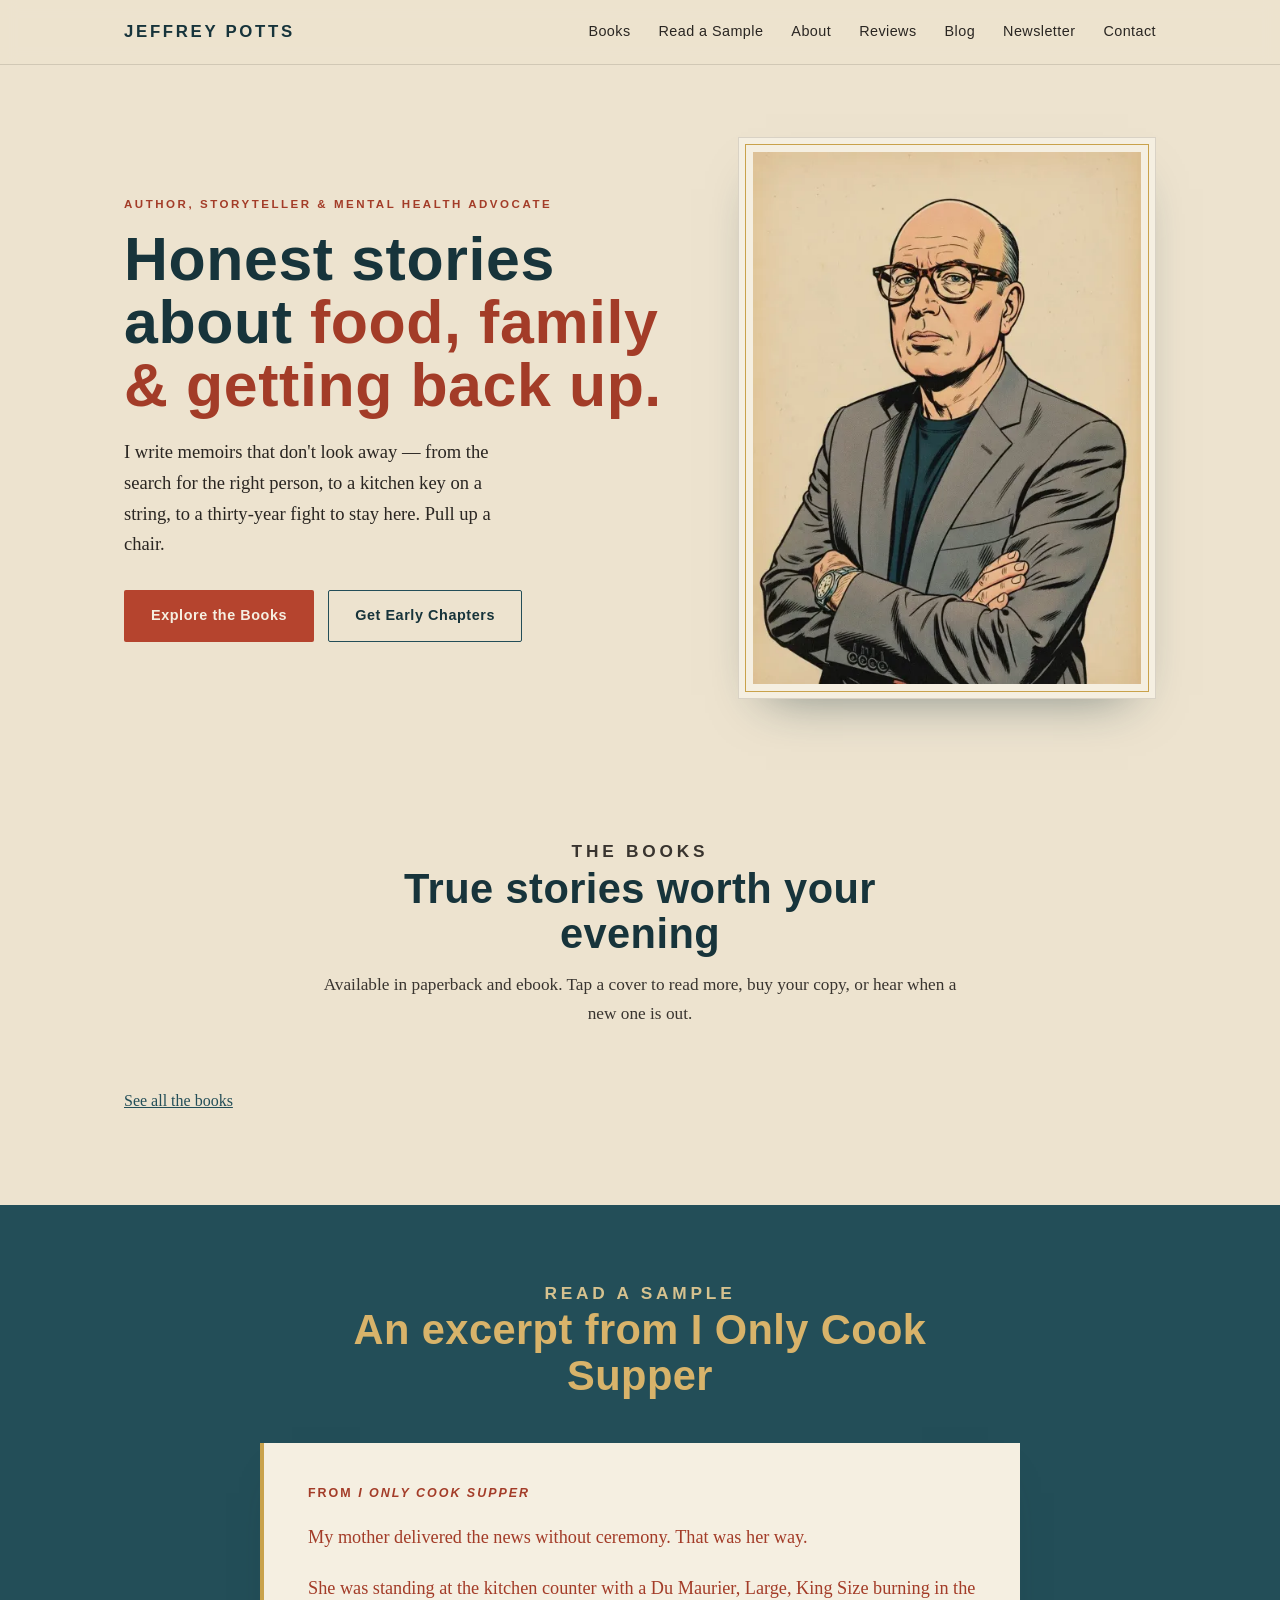
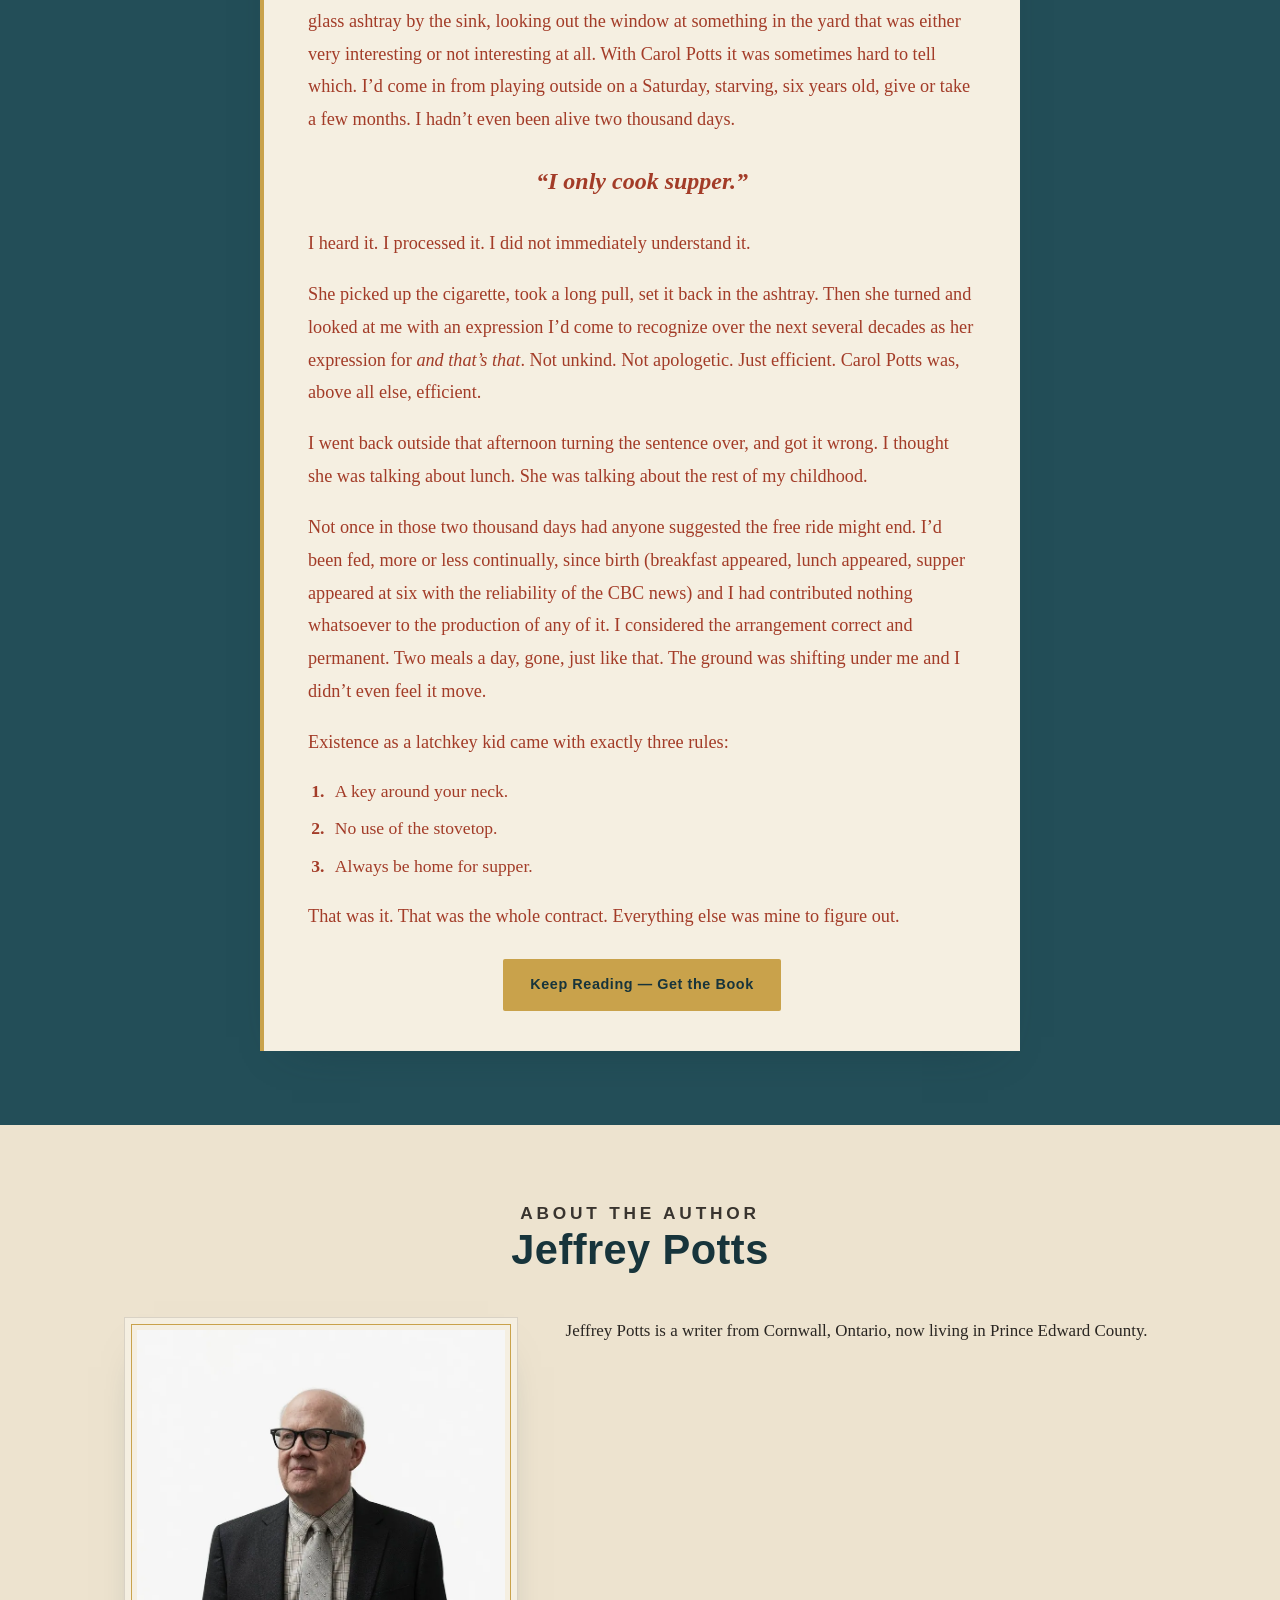
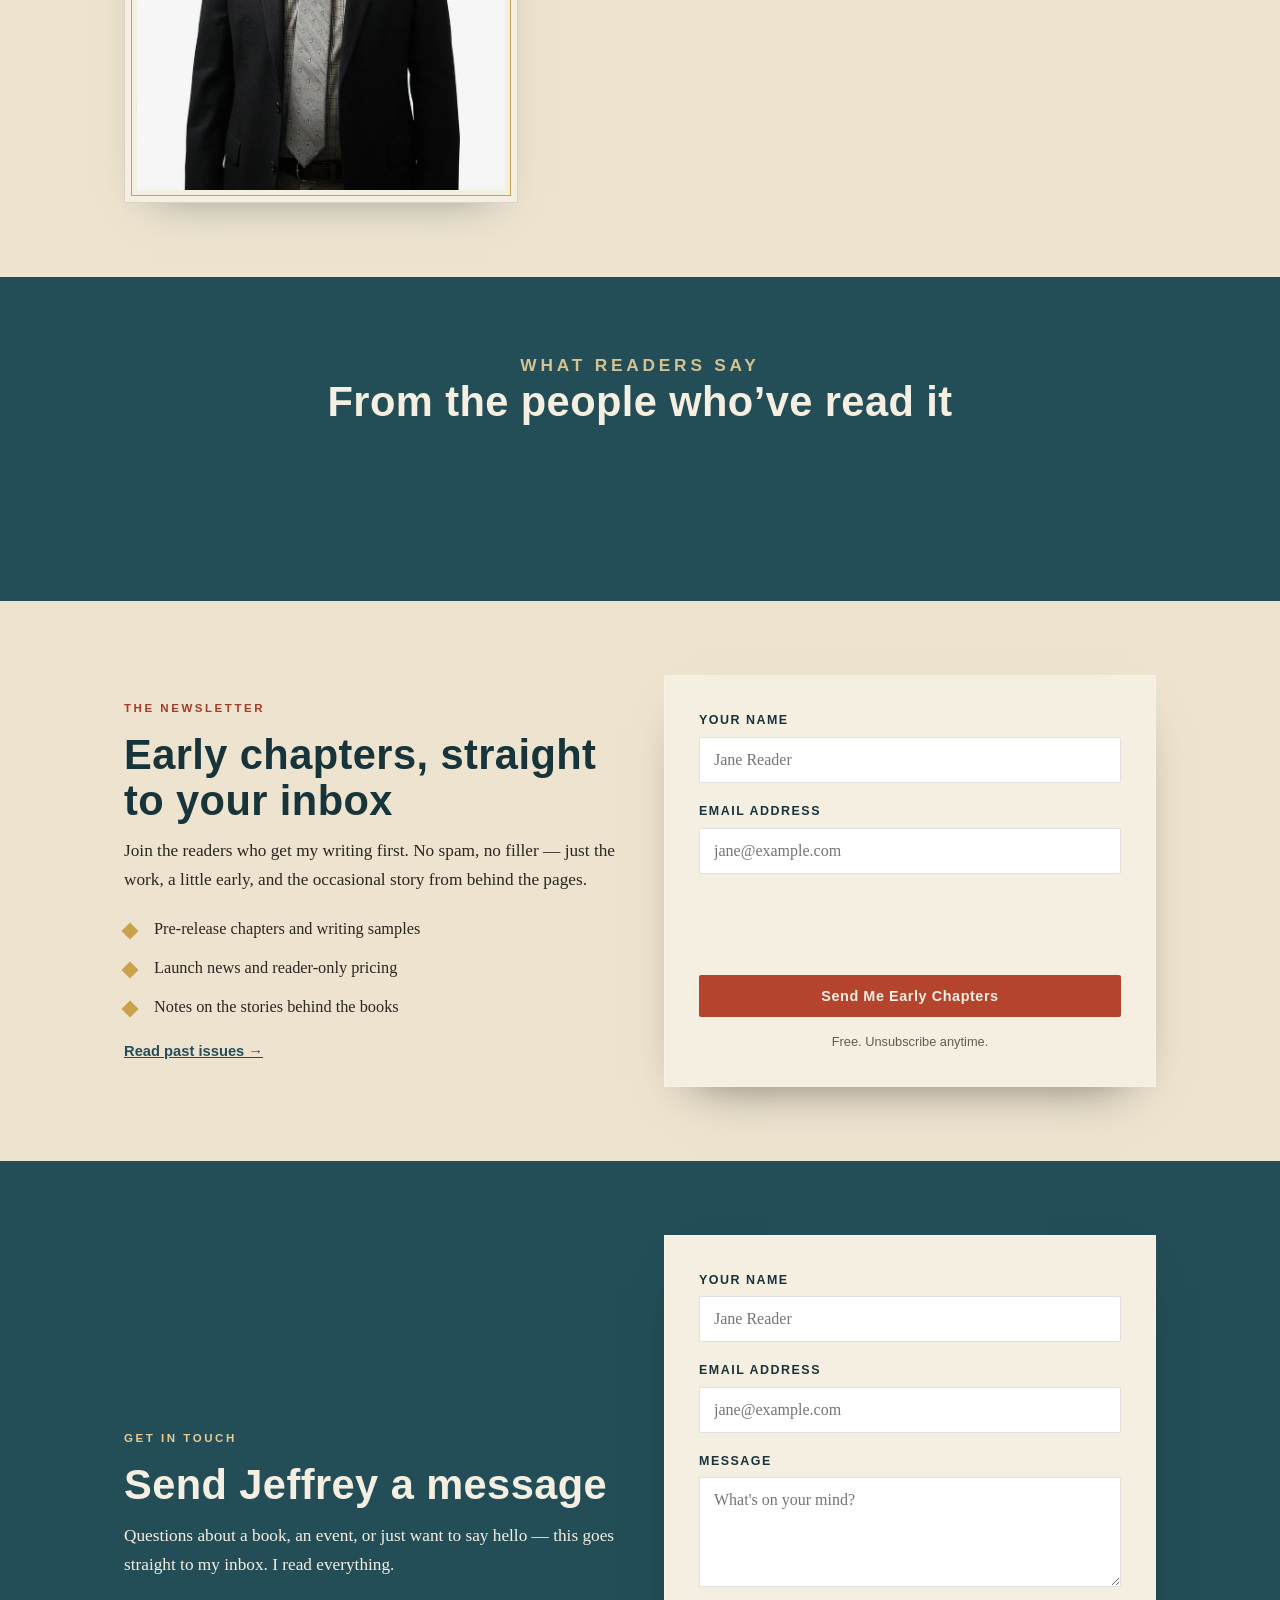
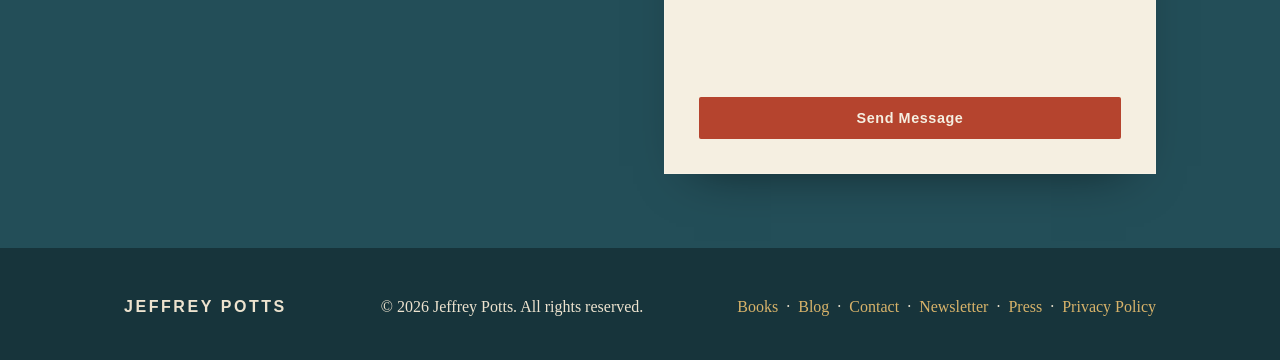
==== index.html @ b62835b3 "Preload the home page portrait, its largest image Co-Authored-By: Claude Opus 5.5 <noreply@anthropic" ====
<!DOCTYPE html>
<html lang="en">
<head>
<meta charset="UTF-8" />
<meta name="viewport" content="width=device-width, initial-scale=1.0" />
<!-- The sign-up and contact forms load Turnstile from here. -->
<link rel="preconnect" href="https://challenges.cloudflare.com" />
<!-- The portrait is the largest thing on screen: fetch it before the long stylesheet is parsed. -->
<link rel="preload" as="image" type="image/webp" imagesrcset="jeffreypotts-480.webp 480w, jeffreypotts-720.webp 720w, jeffreypotts.webp 864w" imagesizes="(max-width: 820px) 320px, 420px" fetchpriority="high" />
<title>Jeffrey Potts — Author of Finding Tina, I Only Cook Supper &amp; Most Days</title>
<link rel="EditURI" type="application/rsd+xml" title="RSD" href="/rsd.xml" />
<meta name="description" content="Jeffrey Potts, author of Finding Tina, I Only Cook Supper, and Most Days. Read a sample, buy the books, and sign up for pre-release writing and the newsletter." />
<link rel="canonical" href="https://jeffreypotts.ca/" />
<link rel="alternate" type="application/rss+xml" title="Jeffrey Potts — Blog" href="/blog/feed.xml" />
<meta property="og:site_name" content="Jeffrey Potts" />
<meta property="og:type" content="website" />
<meta property="og:title" content="Jeffrey Potts — Author of Finding Tina, I Only Cook Supper &amp; Most Days" />
<meta property="og:description" content="Honest stories about food, family &amp; getting back up. Read a sample, buy the books, and sign up for pre-release writing and the newsletter." />
<meta property="og:url" content="https://jeffreypotts.ca/" />
<meta property="og:image" content="https://jeffreypotts.ca/Jeffreypotts.jpg" />
<meta name="twitter:card" content="summary_large_image" />
<script type="application/ld+json">
{"@context":"https://schema.org","@graph":[
{"@type":"Person","@id":"https://jeffreypotts.ca/#jeff","name":"Jeffrey Potts","url":"https://jeffreypotts.ca/","image":"https://jeffreypotts.ca/Jeffreypotts.jpg","jobTitle":"Author"},
{"@type":"WebSite","@id":"https://jeffreypotts.ca/#site","url":"https://jeffreypotts.ca/","name":"Jeffrey Potts","publisher":{"@id":"https://jeffreypotts.ca/#jeff"}},
{"@type":"Book","name":"Eating Stories: Fun Food, Family & Fabulation","author":{"@id":"https://jeffreypotts.ca/#jeff"},"image":"https://jeffreypotts.ca/Books/Eating%20Stories.jpg","url":"https://www.amazon.ca/Eating-Stories-Family-Folklore-Fabulation-ebook/dp/B0CPL1CR5S"},
{"@type":"Book","name":"Curling In Cornwall","author":{"@id":"https://jeffreypotts.ca/#jeff"},"image":"https://jeffreypotts.ca/Books/Curling%20In%20Cornwall.jpg","url":"https://www.amazon.ca/Curling-Cornwall-1784-Early-Years-ebook/dp/B0CW1K8W84"}
]}
</script>
<style>
  /* ============================================================
     COLOUR SCHEME — sampled from Jeffreypotts.jpg
     cream paper, deep teal, warm gold, rust, ink
     ============================================================ */
  :root {
    --cream:      #ede3cf;
    --cream-deep: #e3d6b8;
    --paper:      #f5efe1;
    --teal:       #234e58;
    --teal-dark:  #17343b;
    --gold:       #c9a24b;
    --gold-soft:  #d8b36a;
    --gold-text:  #e6cc94;           /* gold for text on teal: 4.8:1 or better */
    --rust:       #b5442e;
    --ink:        #2a2622;
    --muted:      #625d50;           /* 5.1:1 on cream (WCAG AA) */
    --line:       rgba(42,38,34,0.14);

    /* Roles. Light values are the palette above; dark mode swaps them. */
    --bg:           var(--cream);
    --surface:      var(--paper);
    --surface-deep: var(--cream-deep);
    --heading:      var(--teal-dark);
    --link:         var(--teal);
    --rust-text:    #a33c28;           /* rust for text: 5.1:1 on cream; --rust stays for fills */
    --on-accent:    #f5efe1;           /* text on teal and rust fills */
    --input-bg:     #fff;
    --nav-bg:       rgba(237,227,207,0.92);
    color-scheme: light dark;
  }
  @media (prefers-color-scheme: dark) {
    :root {
      --ink:          #ebe3d3;
      --muted:        #a99f8c;
      --line:         rgba(235,227,211,0.16);
      --bg:           #191714;
      --surface:      #24211d;
      --surface-deep: #2d2924;
      --heading:      #ecdfc4;
      --link:         #8cc4d1;
      --rust-text:    #e58a6e;
      --input-bg:     #1c1a17;
      --nav-bg:       rgba(25,23,20,0.92);
    }
  }

  * { box-sizing: border-box; }

  html { scroll-behavior: smooth; }
  @media (prefers-reduced-motion: reduce) {
    html { scroll-behavior: auto; }
    *, *::before, *::after { transition-duration: 0.01ms !important; animation-duration: 0.01ms !important; animation-iteration-count: 1 !important; }
    .btn:hover { transform: none; }
  }

  .skip-link {
    position: absolute; left: 12px; top: -60px; z-index: 100;
    background: var(--teal-dark); color: var(--on-accent); padding: 10px 16px;
    font-family: 'Helvetica Neue', Arial, sans-serif; font-weight: 700; text-decoration: none;
  }
  .skip-link:focus { top: 12px; }

  body {
    margin: 0;
    font-family: Georgia, 'Times New Roman', serif;
    color: var(--ink);
    background: var(--bg);
    line-height: 1.65;
    -webkit-font-smoothing: antialiased;
  }

  h1, h2, h3, .nav-brand, .btn, .eyebrow {
    font-family: 'Helvetica Neue', Arial, sans-serif;
    letter-spacing: 0.01em;
  }

  a { color: var(--link); }

  .wrap { width: 100%; max-width: 1080px; margin: 0 auto; padding: 0 24px; }

  .eyebrow {
    text-transform: uppercase;
    letter-spacing: 0.22em;
    font-size: 0.72rem;
    font-weight: 700;
    color: var(--rust-text);
    margin: 0 0 14px;
  }

  /* ---------- Nav ---------- */
  header.nav {
    position: sticky; top: 0; z-index: 50;
    background: var(--nav-bg);
    backdrop-filter: blur(8px);
    border-bottom: 1px solid var(--line);
  }
  .nav-inner {
    display: flex; align-items: center; justify-content: space-between;
    height: 64px;
  }
  .nav-brand {
    font-weight: 700; font-size: 1.05rem; letter-spacing: 0.16em;
    text-transform: uppercase; color: var(--heading); text-decoration: none;
  }
  .nav-links { display: flex; gap: 28px; }
  .nav-links a {
    text-decoration: none; color: var(--ink); font-family: 'Helvetica Neue', Arial, sans-serif;
    font-size: 0.9rem; letter-spacing: 0.03em;
  }
  .nav-links a:hover { color: var(--rust-text); }
  @media (max-width: 720px){ .nav-links { display: none; } }

  /* ---------- Buttons ---------- */
  .btn {
    display: inline-block; cursor: pointer; text-decoration: none;
    font-weight: 700; font-size: 0.9rem; letter-spacing: 0.04em;
    padding: 13px 26px; border-radius: 2px; border: 1.5px solid transparent;
    transition: transform .12s ease, background .2s ease, color .2s ease;
  }
  .btn:hover { transform: translateY(-2px); }
  .btn-primary { background: var(--rust); color: var(--on-accent); }
  .btn-primary:hover { background: #9c3826; }
  .btn-teal { background: var(--teal); color: var(--on-accent); }
  .btn-teal:hover { background: var(--teal-dark); }
  .btn-ghost { background: transparent; color: var(--heading); border-color: var(--teal); }
  .btn-ghost:hover { background: var(--teal); color: var(--on-accent); }

  /* ---------- Hero ---------- */
  .hero {
    display: grid; grid-template-columns: 1.15fr 0.85fr; gap: 48px;
    align-items: center; padding: 72px 0 64px;
  }
  .hero h1 {
    font-size: clamp(2.4rem, 5vw, 3.8rem); line-height: 1.04;
    margin: 0 0 20px; font-weight: 800; color: var(--heading);
  }
  .hero h1 span { color: var(--rust-text); }
  .hero p.lead {
    font-size: 1.16rem; color: var(--ink); margin: 0 0 30px; max-width: 42ch;
  }
  .hero-actions { display: flex; gap: 14px; flex-wrap: wrap; }
  .portrait-frame {
    position: relative; padding: 14px; background: var(--surface);
    border: 1px solid var(--line);
    box-shadow: 0 24px 50px -28px rgba(23,52,59,0.55);
  }
  picture { display: block; }
  .portrait-frame img { display: block; width: 100%; height: auto; }
  .portrait-frame::after {
    content: ""; position: absolute; inset: 0;
    border: 1px solid var(--gold); margin: 6px; pointer-events: none;
  }
  @media (max-width: 820px){
    .hero { grid-template-columns: 1fr; gap: 34px; padding: 48px 0; text-align: center; }
    .hero p.lead { margin-left: auto; margin-right: auto; }
    .hero-actions { justify-content: center; }
    .portrait-frame { max-width: 320px; margin: 0 auto; transform: none; }
  }

  /* ---------- Section framing ---------- */
  section { padding: 74px 0; }
  .section-teal { background: var(--teal); color: var(--on-accent); }
  .section-teal .eyebrow { color: var(--gold-text); }
  .section-teal h2 { color: var(--on-accent); }
  .section-head { max-width: 640px; margin: 0 0 44px; }
  .section-head.center { margin-left: auto; margin-right: auto; text-align: center; }
  h2 { font-size: clamp(1.8rem, 3.5vw, 2.6rem); line-height: 1.1; margin: 0 0 14px; color: var(--heading); font-weight: 800; }
  .section-head p { font-size: 1.08rem; color: inherit; opacity: 0.92; margin: 0; }

  /* ---------- Books ---------- */
  .books { display: grid; grid-template-columns: repeat(3, 1fr); gap: 34px; }
  @media (max-width: 860px){ .books { grid-template-columns: 1fr; max-width: 460px; margin: 0 auto; } }
  .book {
    background: var(--surface); border: 1px solid var(--line);
    display: flex; flex-direction: column; overflow: hidden;
    box-shadow: 0 18px 40px -30px rgba(23,52,59,0.6);
  }
  .book-cover { background: var(--surface-deep); padding: 22px 22px 0; position: relative; }
  .badge {
    position: absolute; top: 34px; left: 10px; z-index: 3;
    font-family: 'Helvetica Neue', Arial, sans-serif;
    font-size: 0.68rem; font-weight: 800; text-transform: uppercase; letter-spacing: 0.07em;
    color: var(--on-accent); padding: 7px 13px; border-radius: 2px;
    box-shadow: 0 7px 16px -6px rgba(0,0,0,0.55);
    transform: rotate(-4deg);
  }
  .badge-soon  { background: var(--rust); }
  .badge-2027  { background: var(--teal); }
  .book-cover img {
    display: block; width: 100%; height: auto;
    box-shadow: 0 14px 26px -14px rgba(0,0,0,0.5);
  }
  .book-body { padding: 22px 22px 26px; display: flex; flex-direction: column; flex: 1; }
  .book-body h3 { margin: 0 0 4px; font-size: 1.28rem; color: var(--heading); }
  .book-body h3 a { color: inherit; text-decoration: none; }
  .book-body h3 a:hover, .book-body h3 a:focus-visible { text-decoration: underline; }
  .book-cover > a { display: block; }
  .book-tag { font-size: 0.72rem; text-transform: uppercase; letter-spacing: 0.16em; color: var(--rust-text); font-weight: 700; font-family: 'Helvetica Neue', Arial, sans-serif; margin-bottom: 12px; }
  .book-body p { margin: 0 0 20px; font-size: 0.98rem; color: var(--ink); flex: 1; }
  .book-actions { display: flex; flex-direction: column; gap: 10px; }
  .book-actions .btn { text-align: center; padding: 11px 18px; }

  /* ---------- Sample ---------- */
  .sample-card {
    background: var(--surface); border-left: 4px solid var(--gold);
    padding: 40px 44px; box-shadow: 0 18px 44px -32px rgba(23,52,59,0.6);
    max-width: 760px; margin: 0 auto;
    color: var(--rust-text);
  }
  .sample-card p, .sample-card .rules li, .sample-card em { color: var(--rust-text); }
  .sample-card .from { font-family:'Helvetica Neue',Arial,sans-serif; font-size:0.78rem; text-transform:uppercase; letter-spacing:0.16em; color:var(--rust-text); font-weight:700; margin-bottom:18px; }
  .sample-card p { font-size: 1.14rem; line-height: 1.8; margin: 0 0 18px; }
  .sample-card p:first-letter { }
  .sample-card .dropcap:first-letter {
    float: left; font-size: 3.4rem; line-height: 0.8; padding: 6px 10px 0 0;
    color: var(--rust-text); font-weight: 800; font-family:'Helvetica Neue',Arial,sans-serif;
  }
  .sample-card .spoken { font-style: italic; font-size: 1.5rem; text-align: center; color: var(--rust-text); margin: 24px 0; font-weight: 600; }
  .sample-card .rules { margin: 0 0 18px; padding-left: 1.3em; }
  .sample-card .rules li { font-size: 1.1rem; line-height: 1.7; margin-bottom: 8px; padding-left: 6px; }
  .sample-card .rules li::marker { color: var(--rust-text); font-weight: 700; }
  .sample-foot { margin-top: 26px; text-align: center; }

  /* ---------- About ---------- */
  .about-grid { display: grid; grid-template-columns: 0.8fr 1.2fr; gap: 48px; align-items: start; }
  @media (max-width: 820px){ .about-grid { grid-template-columns: 1fr; gap: 30px; } }
  .about-photo { position: relative; padding: 12px; background: var(--surface); border: 1px solid var(--line); box-shadow: 0 20px 44px -30px rgba(23,52,59,0.55); }
  .about-photo img { display: block; width: 100%; height: auto; }
  .about-photo::after { content: ""; position: absolute; inset: 0; border: 1px solid var(--gold); margin: 6px; pointer-events: none; }
  @media (max-width: 820px){ .about-photo { max-width: 300px; margin: 0 auto; transform: none; } }
  .about-body p { font-size: 1.06rem; margin: 0 0 18px; }
  .about-body p:last-child { margin-bottom: 0; }

  /* ---------- Testimonials ---------- */
  .quotes { display: grid; grid-template-columns: 1fr 1fr; gap: 30px; }
  @media (max-width: 820px){ .quotes { grid-template-columns: 1fr; max-width: 560px; margin: 0 auto; } }
  .quote { background: rgba(245,239,225,0.08); border: 1px solid rgba(216,179,106,0.35); border-left: 4px solid var(--gold); padding: 30px 32px; }
  .quote p { font-size: 1.1rem; line-height: 1.7; font-style: italic; margin: 0 0 16px; }
  .quote .who { font-family:'Helvetica Neue',Arial,sans-serif; font-size: 0.8rem; text-transform: uppercase; letter-spacing: 0.14em; font-weight: 700; color: var(--gold-text); font-style: normal; }
  .quote .who a { color: inherit; }
  .quote .stars { color: var(--gold); letter-spacing: 3px; margin-bottom: 14px; }

  /* ---------- Signup ---------- */
  .signup-grid { display: grid; grid-template-columns: 1fr 1fr; gap: 48px; align-items: center; }
  @media (max-width: 820px){ .signup-grid { grid-template-columns: 1fr; gap: 30px; } }
  .signup-perks { list-style: none; padding: 0; margin: 22px 0 0; }
  .signup-perks li { position: relative; padding-left: 30px; margin-bottom: 12px; font-size: 1.02rem; }
  .signup-archive { margin: 18px 0 0; font-family: 'Helvetica Neue', Arial, sans-serif; font-size: 0.92rem; font-weight: 700; }
  .signup-perks li::before {
    content: ""; position: absolute; left: 0; top: 9px; width: 12px; height: 12px;
    background: var(--gold); transform: rotate(45deg);
  }
  .signup-form {
    background: var(--surface); color: var(--ink); padding: 34px; border: 1px solid rgba(255,255,255,0.15);
    box-shadow: 0 22px 50px -30px rgba(0,0,0,0.6);
  }
  .signup-form label { display: block; font-family:'Helvetica Neue',Arial,sans-serif; font-size: 0.78rem; text-transform: uppercase; letter-spacing: 0.12em; font-weight: 700; color: var(--heading); margin: 0 0 6px; }
  .signup-form input,
  .signup-form textarea {
    width: 100%; padding: 13px 14px; margin-bottom: 18px; font-size: 1rem;
    font-family: Georgia, serif; border: 1px solid var(--line); background: var(--input-bg); color: var(--ink); border-radius: 2px;
  }
  .signup-form textarea { resize: vertical; min-height: 110px; }
  .signup-form input:focus, .signup-form textarea:focus { outline: 2px solid var(--gold); border-color: var(--gold); }
  .signup-form .btn { width: 100%; border: none; }
  .turnstile-slot { min-height: 65px; margin: 4px 0 14px; }
  .hp-field { position: absolute; left: -9999px; width: 1px; height: 1px; overflow: hidden; }
  .form-note { font-size: 0.8rem; color: var(--muted); margin: 14px 0 0; text-align: center; font-family:'Helvetica Neue',Arial,sans-serif; }
  .form-msg { display: none; margin-top: 16px; padding: 14px 16px; border-radius: 2px; font-family:'Helvetica Neue',Arial,sans-serif; font-size: 0.92rem; }
  .form-msg.ok { display: block; background: rgba(35,78,88,0.1); border: 1px solid var(--teal); color: var(--heading); }
  .form-msg.err { display: block; background: rgba(181,68,46,0.1); border: 1px solid var(--rust); color: var(--rust-text); }

  /* ---------- Footer ---------- */
  footer { background: var(--teal-dark); color: var(--cream); padding: 46px 0 40px; }
  .footer-inner { display: flex; justify-content: space-between; align-items: center; flex-wrap: wrap; gap: 18px; }
  .footer-inner a { color: var(--gold-soft); text-decoration: none; }
  .footer-inner .brand { font-family:'Helvetica Neue',Arial,sans-serif; font-weight:700; letter-spacing:0.16em; text-transform:uppercase; }
  .admin-link { font-size: 0.72rem; opacity: 0.55; cursor: pointer; background: none; border: none; color: var(--cream); font-family:'Helvetica Neue',Arial,sans-serif; letter-spacing:0.08em; }
  .admin-link:hover { opacity: 0.95; text-decoration: underline; }
</style>
</head>
<body>
<a class="skip-link" href="#main">Skip to content</a>

<!-- ===================== NAV ===================== -->
<header class="nav">
  <div class="wrap nav-inner">
    <a href="#top" class="nav-brand">Jeffrey Potts</a>
    <nav class="nav-links">
      <a href="#books">Books</a>
      <a href="#sample">Read a Sample</a>
      <a href="#about">About</a>
      <a href="#reviews">Reviews</a>
      <a href="/blog/">Blog</a>
      <a href="#signup">Newsletter</a>
      <a href="#contact">Contact</a>
    </nav>
  </div>
</header>
<main id="main">

<a id="top"></a>

<!-- ===================== HERO ===================== -->
<div class="wrap">
  <div class="hero">
    <div>
      <p class="eyebrow">Author, Storyteller &amp; Mental Health Advocate</p>
      <h1>Honest stories about <span>food, family &amp; getting back up.</span></h1>
      <p class="lead">I write memoirs that don't look away — from the search for the right person, to a kitchen key on a string, to a thirty-year fight to stay here. Pull up a chair.</p>
      <div class="hero-actions">
        <a href="#books" class="btn btn-primary">Explore the Books</a>
        <a href="#signup" class="btn btn-ghost">Get Early Chapters</a>
      </div>
    </div>
    <div class="portrait-frame">
      <picture><source type="image/webp" srcset="jeffreypotts-480.webp 480w, jeffreypotts-720.webp 720w, jeffreypotts.webp 864w" sizes="(max-width: 820px) 320px, 420px" /><img src="Jeffreypotts.jpg" alt="Portrait of author Jeffrey Potts" width="864" height="1184" fetchpriority="high" /></picture>
    </div>
  </div>
</div>

<!-- ===================== BOOKS ===================== -->
<section id="books">
  <div class="wrap">
    <div class="section-head center">
      <p class="eyebrow">The Books</p>
      <h2>True stories worth your evening</h2>
      <p>Available in paperback and ebook. Tap a cover to read more, buy your copy, or hear when a new one is out.</p>
    </div>
    <!-- The book cards are filled in by the Worker from src/lib/books.js. -->
    <div class="books" data-books>
      <p><a href="/books/">See all the books</a></p>
    </div>
  </div>
</section>

<!-- ===================== SAMPLE ===================== -->
<section id="sample" class="section-teal">
  <div class="wrap">
    <div class="section-head center">
      <p class="eyebrow">Read a Sample</p>
      <h2 style="color: var(--gold-soft);">An excerpt from I Only Cook Supper</h2>
    </div>
    <div class="sample-card">
      <div class="from">From <em>I Only Cook Supper</em></div>
      <p>My mother delivered the news without ceremony. That was her way.</p>
      <p>She was standing at the kitchen counter with a Du Maurier, Large, King Size burning in the glass ashtray by the sink, looking out the window at something in the yard that was either very interesting or not interesting at all. With Carol Potts it was sometimes hard to tell which. I&rsquo;d come in from playing outside on a Saturday, starving, six years old, give or take a few months. I hadn&rsquo;t even been alive two thousand days.</p>
      <p class="spoken">&ldquo;I only cook supper.&rdquo;</p>
      <p>I heard it. I processed it. I did not immediately understand it.</p>
      <p>She picked up the cigarette, took a long pull, set it back in the ashtray. Then she turned and looked at me with an expression I&rsquo;d come to recognize over the next several decades as her expression for <em>and that&rsquo;s that</em>. Not unkind. Not apologetic. Just efficient. Carol Potts was, above all else, efficient.</p>
      <p>I went back outside that afternoon turning the sentence over, and got it wrong. I thought she was talking about lunch. She was talking about the rest of my childhood.</p>
      <p>Not once in those two thousand days had anyone suggested the free ride might end. I&rsquo;d been fed, more or less continually, since birth (breakfast appeared, lunch appeared, supper appeared at six with the reliability of the CBC news) and I had contributed nothing whatsoever to the production of any of it. I considered the arrangement correct and permanent. Two meals a day, gone, just like that. The ground was shifting under me and I didn&rsquo;t even feel it move.</p>
      <p>Existence as a latchkey kid came with exactly three rules:</p>
      <ol class="rules">
        <li>A key around your neck.</li>
        <li>No use of the stovetop.</li>
        <li>Always be home for supper.</li>
      </ol>
      <p>That was it. That was the whole contract. Everything else was mine to figure out.</p>
      <div class="sample-foot">
        <a class="btn btn-teal" style="background:var(--gold);color:var(--teal-dark);" href="#books">Keep Reading — Get the Book</a>
      </div>
    </div>
  </div>
</section>

<!-- ===================== ABOUT ===================== -->
<section id="about">
  <div class="wrap">
    <div class="section-head center">
      <p class="eyebrow">About the Author</p>
      <h2>Jeffrey Potts</h2>
    </div>
    <div class="about-grid">
      <div class="about-photo">
        <picture><source type="image/webp" srcset="Headshots/jeff-potts-headshot.webp" /><img src="Headshots/Jeff_Potts_3_crop.jpg" alt="Photograph of Jeffrey Potts" width="799" height="999" loading="lazy" decoding="async" /></picture>
      </div>
      <!-- Filled in by the Worker from src/data/press.json (longBio). -->
      <div class="about-body" data-bio>
        <p>Jeffrey Potts is a writer from Cornwall, Ontario, now living in Prince Edward County.</p>
      </div>
    </div>
  </div>
</section>

<!-- ===================== REVIEWS ===================== -->
<section id="reviews" class="section-teal">
  <div class="wrap">
    <div class="section-head center">
      <p class="eyebrow">What Readers Say</p>
      <h2>From the people who&rsquo;ve read it</h2>
    </div>
    <!-- Filled in by the Worker from the reviews in src/lib/books.js. -->
    <div class="quotes" data-reviews>
      <p><a href="/books/eating-stories">Read the reviews</a></p>
    </div>
  </div>
</section>

<!-- ===================== SIGNUP ===================== -->
<section id="signup">
  <div class="wrap">
    <div class="signup-grid">
      <div>
        <p class="eyebrow">The Newsletter</p>
        <h2>Early chapters, straight to your inbox</h2>
        <p style="font-size:1.08rem;color:var(--ink);margin:0;">Join the readers who get my writing first. No spam, no filler — just the work, a little early, and the occasional story from behind the pages.</p>
        <ul class="signup-perks">
          <li>Pre-release chapters and writing samples</li>
          <li>Launch news and reader-only pricing</li>
          <li>Notes on the stories behind the books</li>
        </ul>
        <p class="signup-archive"><a href="/newsletter">Read past issues &rarr;</a></p>
      </div>

      <form class="signup-form" id="signupForm" novalidate>
        <label for="name">Your name</label>
        <input type="text" id="name" name="name" placeholder="Jane Reader" autocomplete="name" required />

        <label for="email">Email address</label>
        <input type="email" id="email" name="email" placeholder="jane@example.com" autocomplete="email" required />

        <div class="turnstile-slot" id="signupTurnstile"></div>
        <button type="submit" class="btn btn-primary">Send Me Early Chapters</button>
        <p class="form-note">Free. Unsubscribe anytime.</p>
        <div class="form-msg" id="formMsg" role="status" aria-live="polite"></div>
      </form>
    </div>
  </div>
</section>

<!-- ===================== CONTACT ===================== -->
<section id="contact" class="section-teal">
  <div class="wrap">
    <div class="signup-grid">
      <div>
        <p class="eyebrow">Get In Touch</p>
        <h2>Send Jeffrey a message</h2>
        <p style="font-size:1.08rem;margin:0;">Questions about a book, an event, or just want to say hello — this goes straight to my inbox. I read everything.</p>
      </div>

      <form class="signup-form" id="contactForm" novalidate>
        <label for="cname">Your name</label>
        <input type="text" id="cname" name="name" placeholder="Jane Reader" autocomplete="name" required />

        <label for="cemail">Email address</label>
        <input type="email" id="cemail" name="email" placeholder="jane@example.com" autocomplete="email" required />

        <label for="cmessage">Message</label>
        <textarea id="cmessage" name="message" placeholder="What's on your mind?" required></textarea>

        <div class="hp-field" aria-hidden="true">
          <label for="cwebsite">Website</label>
          <input type="text" id="cwebsite" name="website" tabindex="-1" autocomplete="off" />
        </div>

        <div class="turnstile-slot" id="contactTurnstile"></div>
        <button type="submit" class="btn btn-primary">Send Message</button>
        <div class="form-msg" id="contactMsg" role="status" aria-live="polite"></div>
      </form>
    </div>
  </div>
</section>

<!-- ===================== FOOTER ===================== -->
</main>
<footer>
  <div class="wrap footer-inner">
    <span class="brand">Jeffrey Potts</span>
    <span>&copy; <span id="year"></span> Jeffrey Potts. All rights reserved.</span>
    <span class="footer-links"><a href="#books">Books</a> &nbsp;·&nbsp; <a href="/blog/">Blog</a> &nbsp;·&nbsp; <a href="#contact">Contact</a> &nbsp;·&nbsp; <a href="#signup">Newsletter</a> &nbsp;·&nbsp; <a href="/press">Press</a> &nbsp;·&nbsp; <a href="privacy.html">Privacy Policy</a></span>
  </div>
</footer>

<script>
/* ============================================================
   SIGNUP HANDLING
   ------------------------------------------------------------
   The form posts to the Cloudflare Pages Function at
   /api/subscribe, which stores the subscriber in a D1 database
   (with a server-side duplicate check) and sends the welcome
   email via Resend. One-time setup: see SETUP.md.
   ============================================================ */

  // ---- TURNSTILE ---------------------------------------------
  // One widget per form, rendered explicitly so each can be reset
  // after a submission: a token only works once. The server checks
  // it (src/lib/turnstile.js) before doing anything else.
  var TURNSTILE_SITEKEY = '0x4AAAAAAFTX-6k4xMYiEYy3';
  var turnstileIds = {};

  window.onTurnstileLoad = function () {
    turnstileIds.subscribe = window.turnstile.render('#signupTurnstile', { sitekey: TURNSTILE_SITEKEY, action: 'subscribe' });
    turnstileIds.contact = window.turnstile.render('#contactTurnstile', { sitekey: TURNSTILE_SITEKEY, action: 'contact' });
  };

  function turnstileToken(action) {
    return (window.turnstile && turnstileIds[action] !== undefined)
      ? window.turnstile.getResponse(turnstileIds[action]) || ''
      : '';
  }

  function turnstileReset(action) {
    if (window.turnstile && turnstileIds[action] !== undefined) window.turnstile.reset(turnstileIds[action]);
  }

  var NOT_VERIFIED = 'Please complete the “Verify you are human” check above the button, then try again.';

  var form = document.getElementById('signupForm');
  var msg  = document.getElementById('formMsg');

  form.addEventListener('submit', function (e) {
    e.preventDefault();
    var name  = document.getElementById('name').value.trim();
    var email = document.getElementById('email').value.trim();
    var emailOk = /^[^\s@]+@[^\s@]+\.[^\s@]+$/.test(email);

    if (!name || !emailOk) {
      msg.className = 'form-msg err';
      msg.textContent = !name
        ? 'Please add your name so I know who I’m writing to.'
        : 'That email doesn’t look right — mind checking it?';
      return;
    }

    var token = turnstileToken('subscribe');
    if (!token) {
      msg.className = 'form-msg err';
      msg.textContent = NOT_VERIFIED;
      return;
    }

    var first = name.split(/\s+/)[0] || 'friend';
    var btn = form.querySelector('button[type=submit]');
    btn.disabled = true; btn.textContent = 'Sending…';

    fetch('/api/subscribe', {
      method: 'POST',
      headers: { 'Content-Type': 'application/json', 'Accept': 'application/json' },
      body: JSON.stringify({ name: name, email: email, 'cf-turnstile-response': token })
    }).then(function (r) {
      return r.json().catch(function () { return {}; }).then(function (data) {
        return { status: r.status, data: data };
      });
    }).then(function (res) {
      if (res.status === 202) {
        msg.className = 'form-msg ok';
        msg.textContent = 'Almost there, ' + first + ' — check your inbox for an email from me and click the link to confirm. ' +
          '(If it isn’t there in a minute, look in spam.)';
        form.reset();
      } else if (res.status === 200 || res.status === 201) {
        msg.className = 'form-msg ok';
        msg.textContent = 'Welcome aboard, ' + first + ' — you’re on the list! ' +
          'Check your inbox for a welcome note. Thanks for reading. — Jeffrey';
        form.reset();
      } else if (res.status === 409) {
        msg.className = 'form-msg err';
        msg.textContent = 'Looks like ' + email + ' is already on the list — you’re all set. Thanks!';
      } else {
        var err = new Error('request failed');
        // 403 (bot check) and 429 (too many tries) carry a message worth showing.
        if ((res.status === 403 || res.status === 429) && res.data && res.data.error) err.userMessage = res.data.error;
        throw err;
      }
    }).catch(function (err) {
      msg.className = 'form-msg err';
      msg.textContent = (err && err.userMessage) || 'Something went wrong sending that. Please try again in a moment.';
    }).then(function () {
      btn.disabled = false; btn.textContent = 'Send Me Early Chapters';
      turnstileReset('subscribe');
    });
  });

  // ---- CONTACT FORM ------------------------------------------
  // Posts to /api/contact, which emails the message via Resend.
  var cForm = document.getElementById('contactForm');
  var cMsg  = document.getElementById('contactMsg');

  cForm.addEventListener('submit', function (e) {
    e.preventDefault();
    var name    = document.getElementById('cname').value.trim();
    var email   = document.getElementById('cemail').value.trim();
    var message = document.getElementById('cmessage').value.trim();
    var website = document.getElementById('cwebsite').value.trim(); // honeypot
    var emailOk = /^[^\s@]+@[^\s@]+\.[^\s@]+$/.test(email);

    if (!name || !emailOk || !message) {
      cMsg.className = 'form-msg err';
      cMsg.textContent = !name
        ? 'Please add your name so I know who I’m writing to.'
        : !emailOk
          ? 'That email doesn’t look right — mind checking it?'
          : 'Please add a message.';
      return;
    }

    var cToken = turnstileToken('contact');
    if (!cToken) {
      cMsg.className = 'form-msg err';
      cMsg.textContent = NOT_VERIFIED;
      return;
    }

    var cBtn = cForm.querySelector('button[type=submit]');
    cBtn.disabled = true; cBtn.textContent = 'Sending…';

    fetch('/api/contact', {
      method: 'POST',
      headers: { 'Content-Type': 'application/json', 'Accept': 'application/json' },
      body: JSON.stringify({ name: name, email: email, message: message, website: website, 'cf-turnstile-response': cToken })
    }).then(function (r) {
      return r.json().catch(function () { return {}; }).then(function (data) {
        return { status: r.status, data: data };
      });
    }).then(function (res) {
      if (res.status === 200 || res.status === 201) {
        cMsg.className = 'form-msg ok';
        cMsg.textContent = 'Thanks, ' + name.split(/\s+/)[0] + ' — your message is on its way. Jeffrey will get back to you soon.';
        cForm.reset();
      } else {
        var err = new Error('request failed');
        // 403 (bot check) and 429 (too many tries) carry a message worth showing.
        if ((res.status === 403 || res.status === 429) && res.data && res.data.error) err.userMessage = res.data.error;
        throw err;
      }
    }).catch(function (err) {
      cMsg.className = 'form-msg err';
      cMsg.textContent = (err && err.userMessage) || 'Something went wrong sending that. Please try again in a moment.';
    }).then(function () {
      cBtn.disabled = false; cBtn.textContent = 'Send Message';
      turnstileReset('contact');
    });
  });

  document.getElementById('year').textContent = new Date().getFullYear();
</script>
<script src="/amazon-links.js" defer></script>
<script src="https://challenges.cloudflare.com/turnstile/v0/api.js?onload=onTurnstileLoad&render=explicit" async defer></script>
</body>
</html>
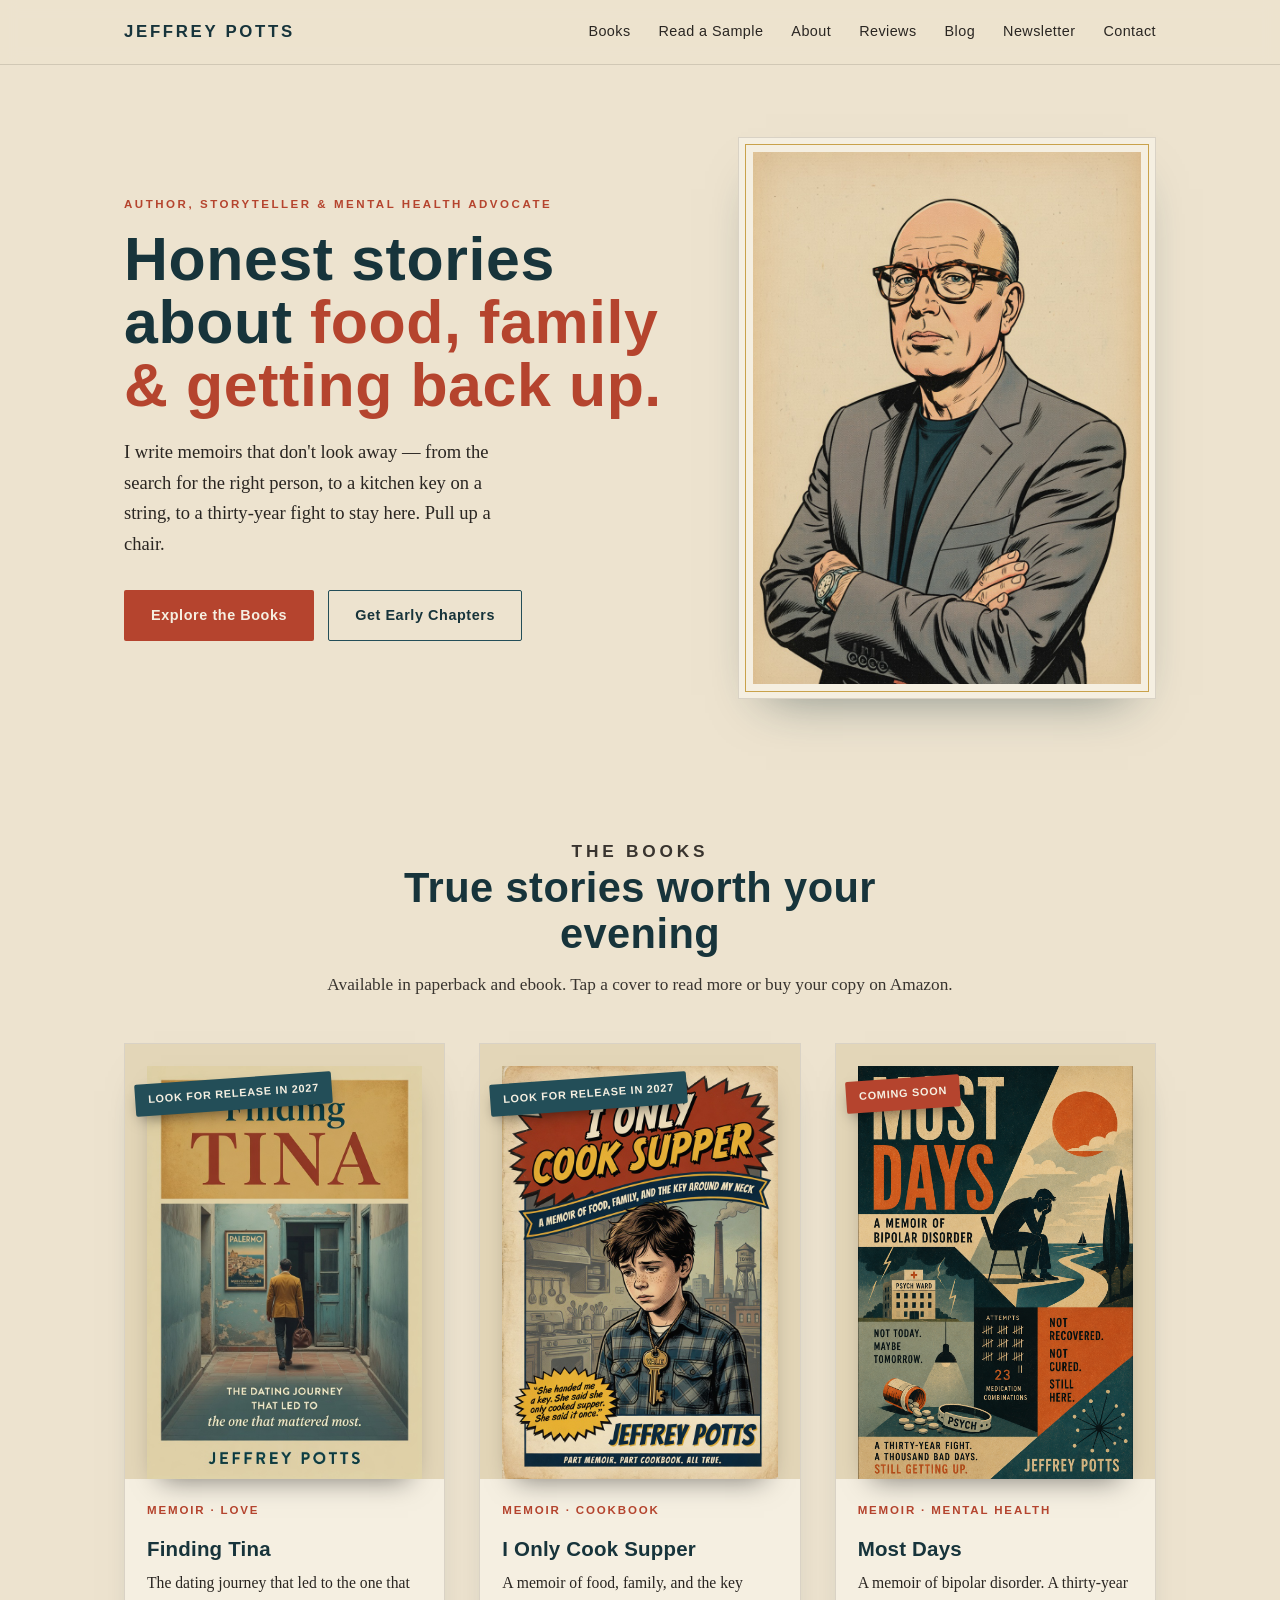
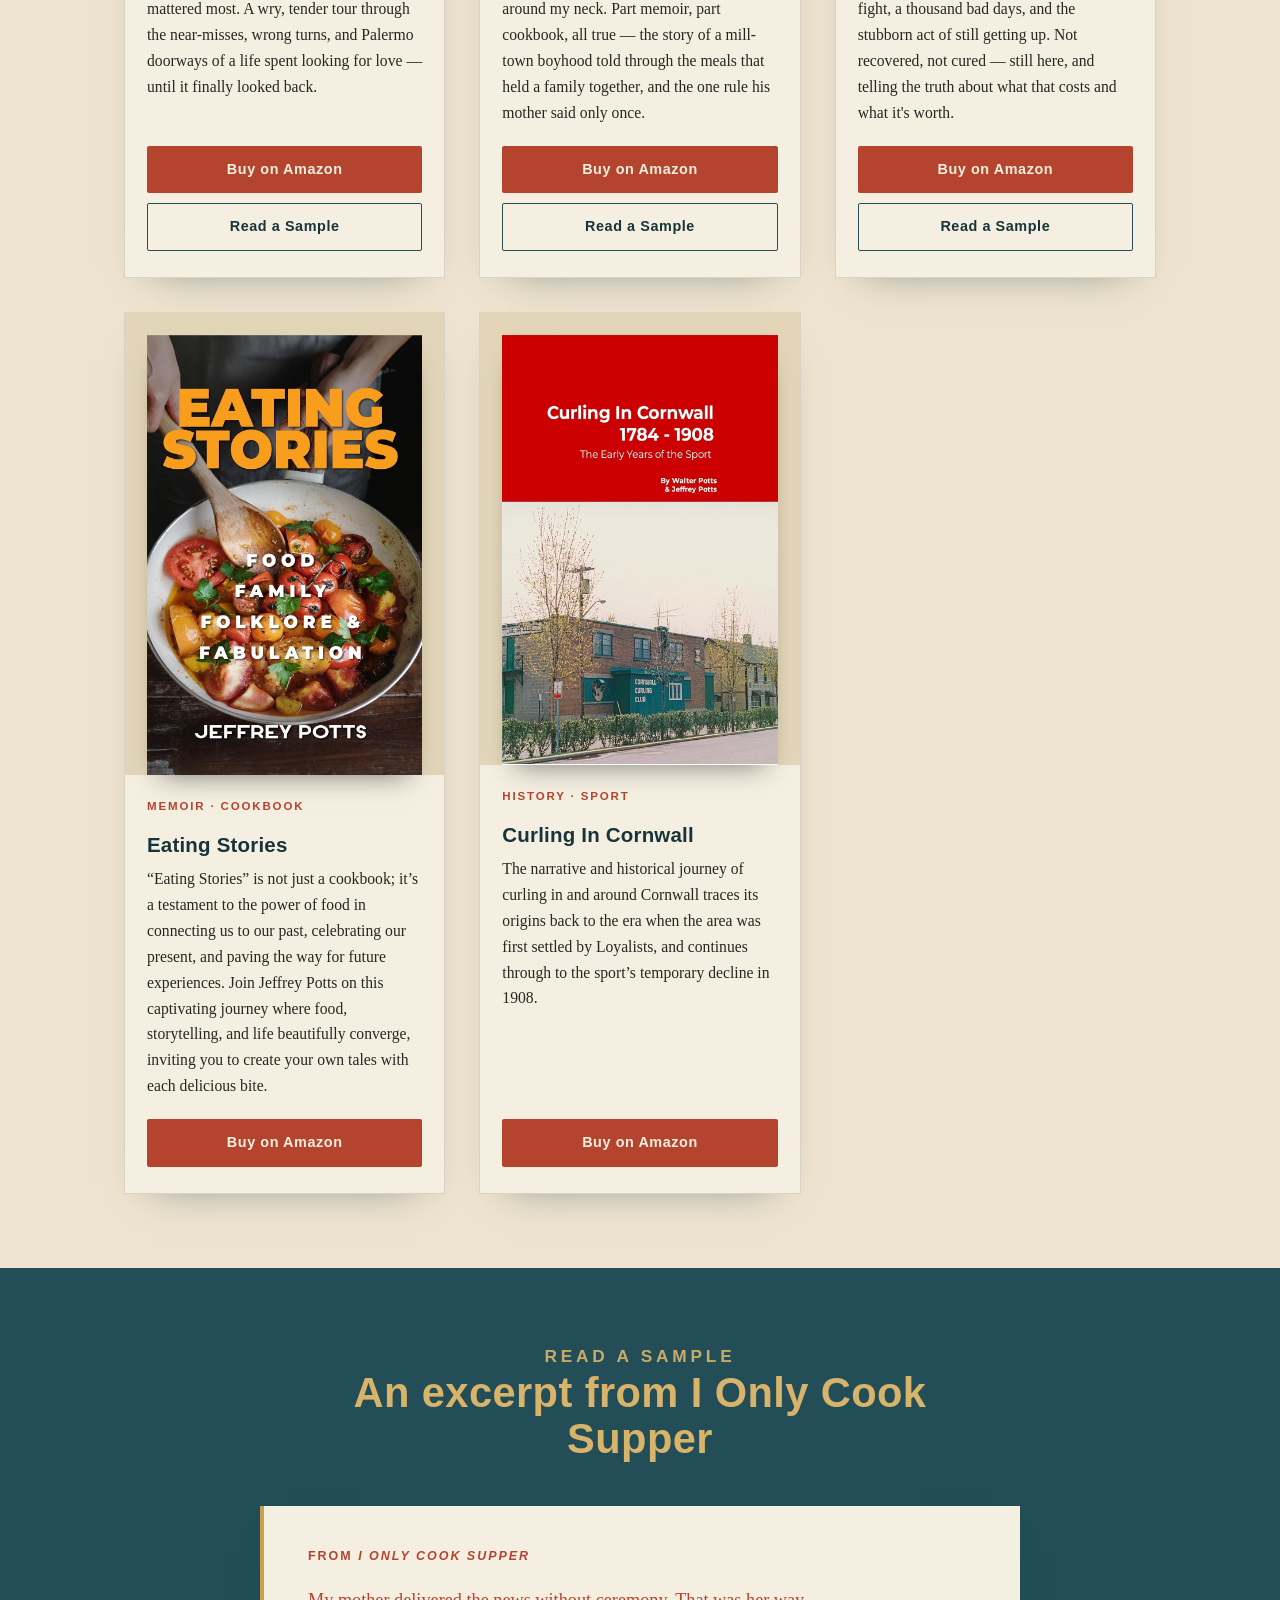
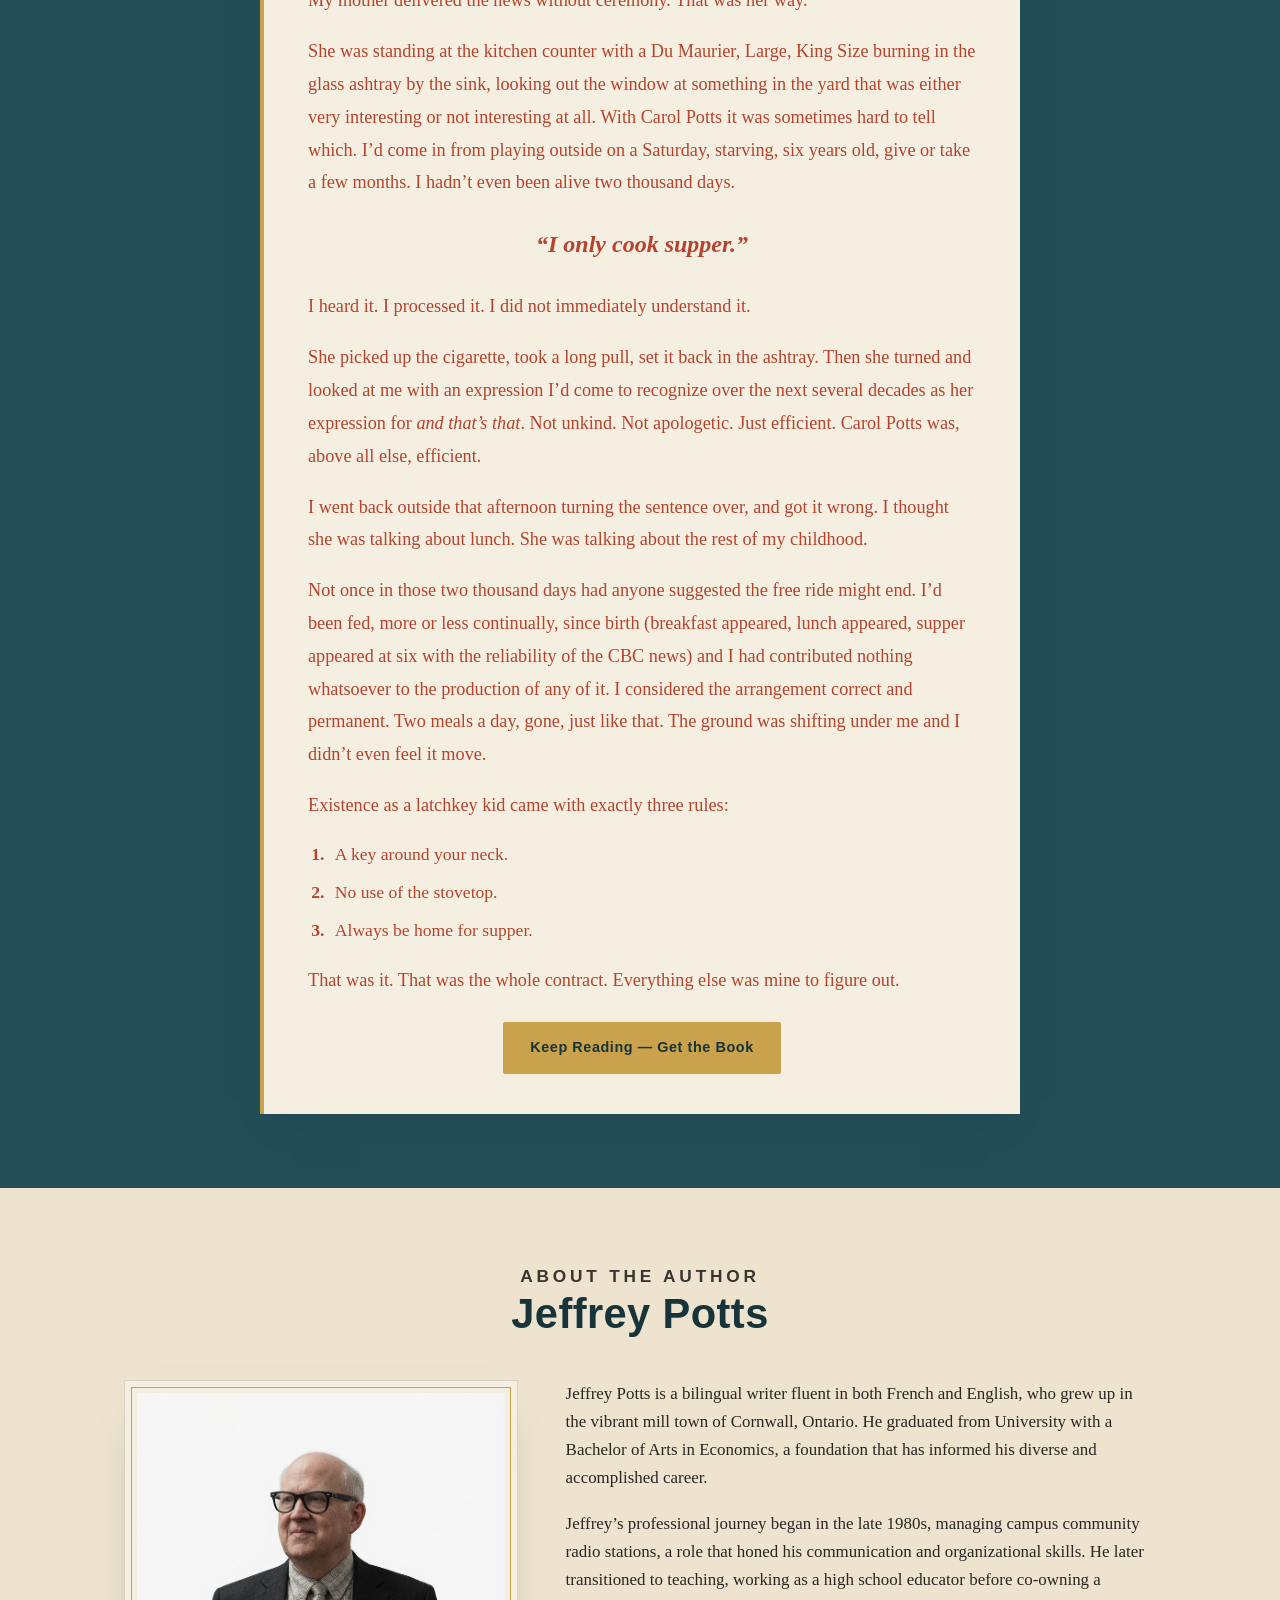
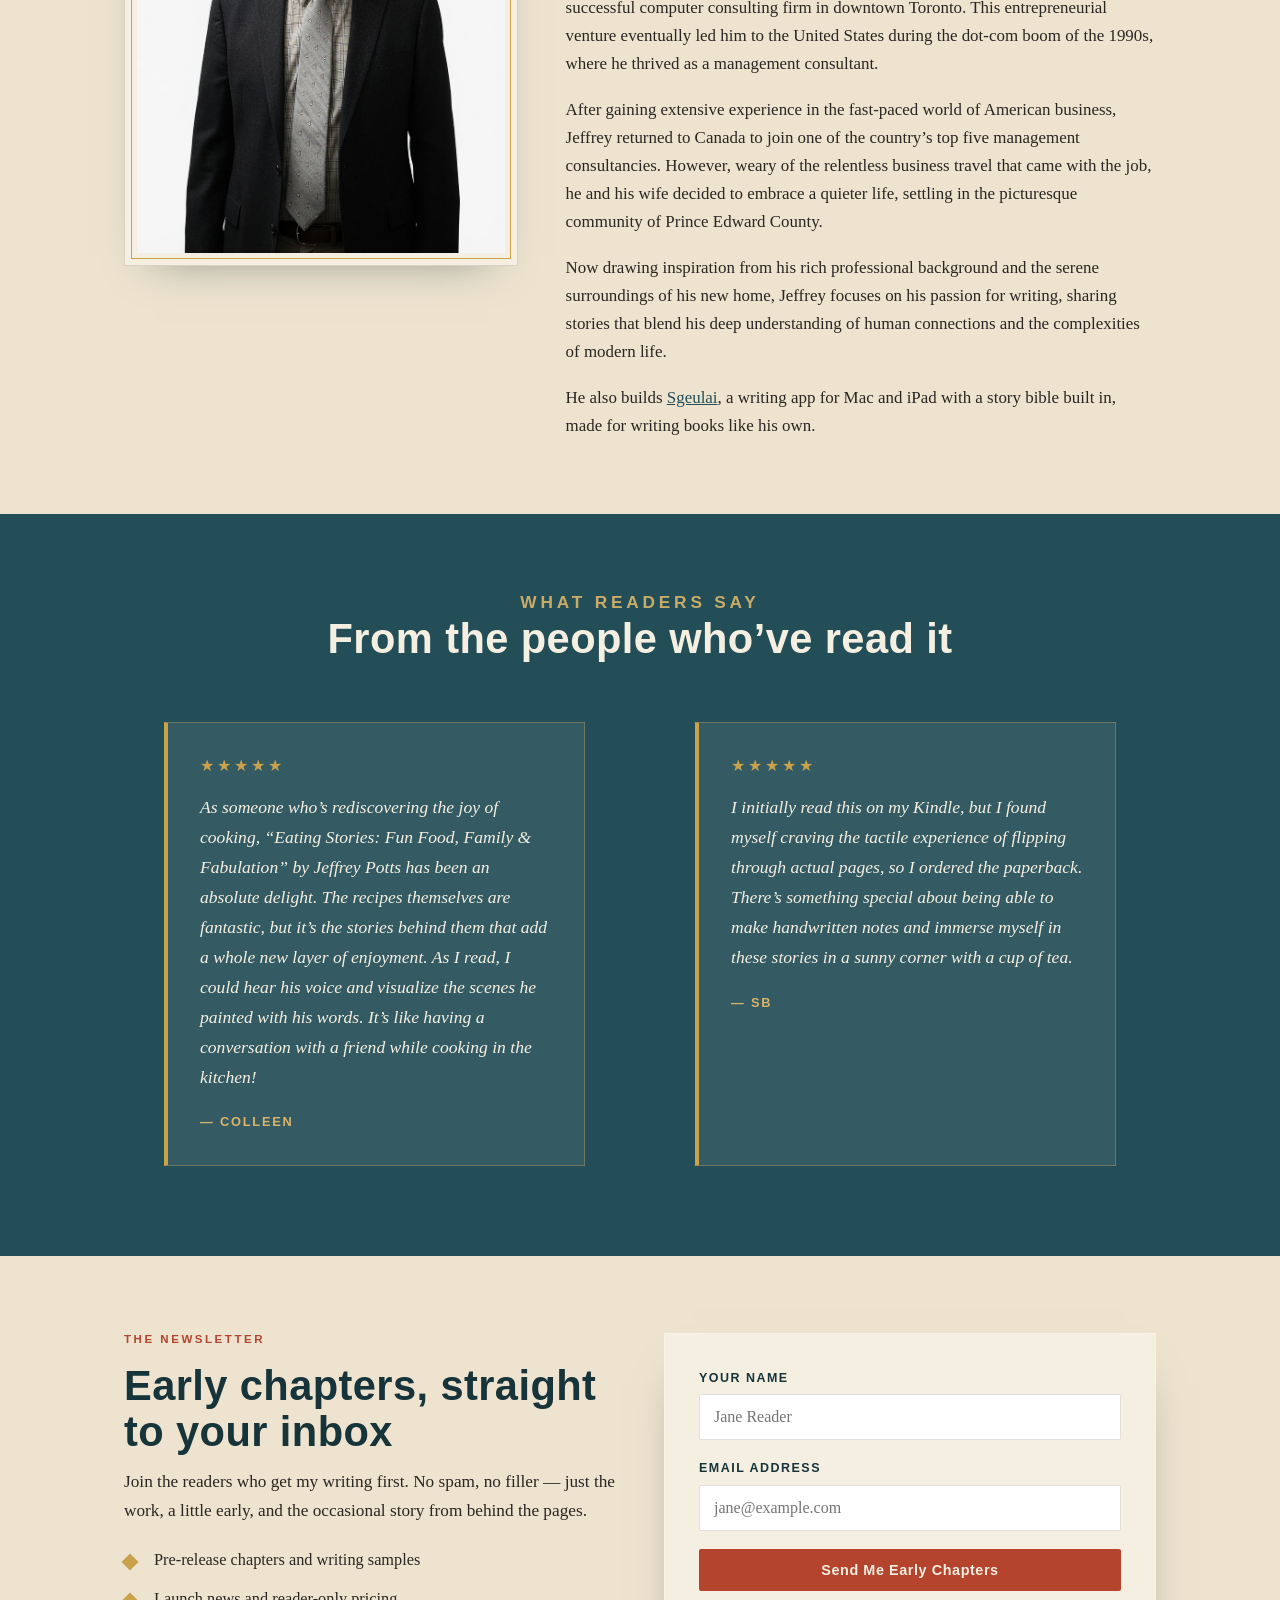
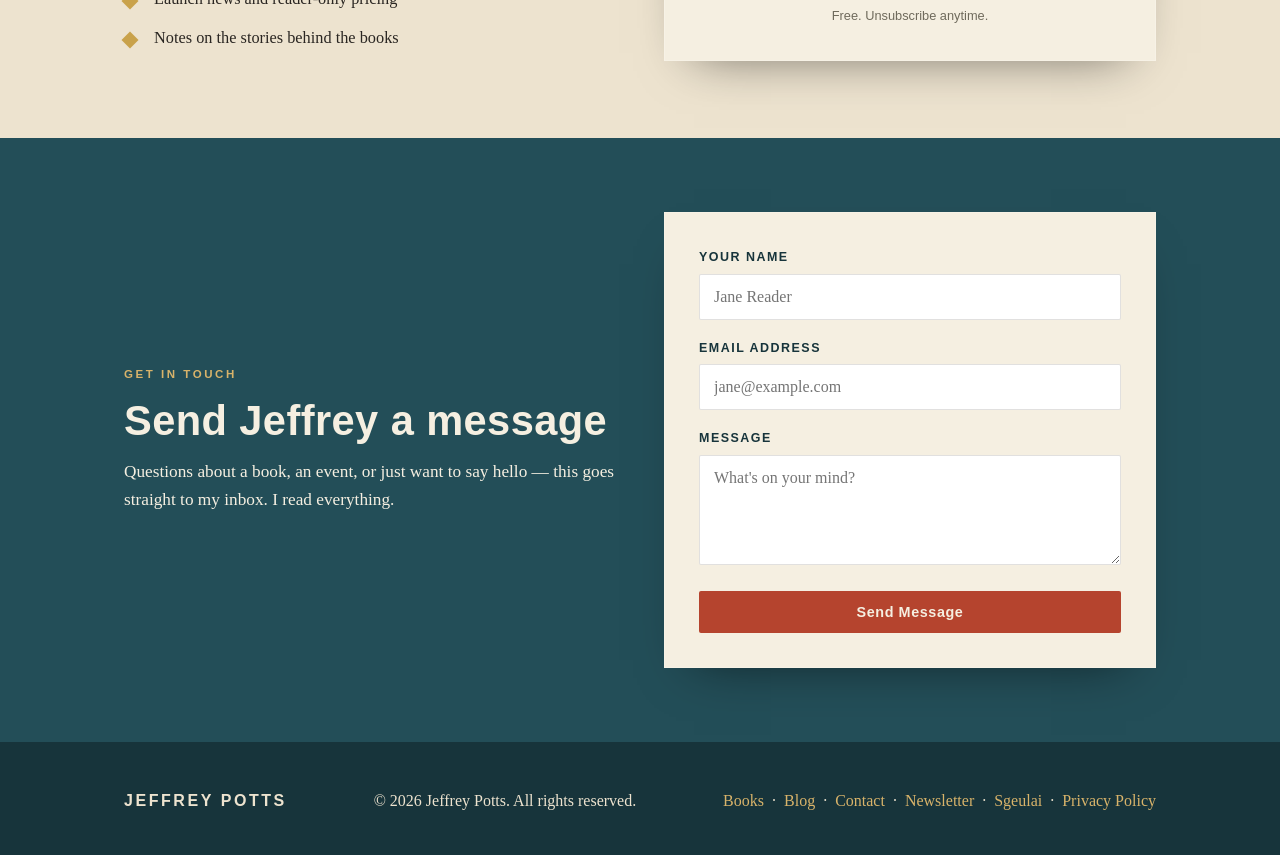
==== commit 1551f51b: "Link to Sgeulai from the bio and the footer Co-Authored-By: Claude Opus 5.5 <noreply@anthropic.com>" ====
--- a/index.html
+++ b/index.html
@@ -3,30 +3,8 @@
 <head>
 <meta charset="UTF-8" />
 <meta name="viewport" content="width=device-width, initial-scale=1.0" />
-<!-- The sign-up and contact forms load Turnstile from here. -->
-<link rel="preconnect" href="https://challenges.cloudflare.com" />
-<!-- The portrait is the largest thing on screen: fetch it before the long stylesheet is parsed. -->
-<link rel="preload" as="image" type="image/webp" imagesrcset="jeffreypotts-480.webp 480w, jeffreypotts-720.webp 720w, jeffreypotts.webp 864w" imagesizes="(max-width: 820px) 320px, 420px" fetchpriority="high" />
-<title>Jeffrey Potts — Author of Finding Tina, I Only Cook Supper &amp; Most Days</title>
-<link rel="EditURI" type="application/rsd+xml" title="RSD" href="/rsd.xml" />
+<title>Jeffrey Potts — Writer</title>
 <meta name="description" content="Jeffrey Potts, author of Finding Tina, I Only Cook Supper, and Most Days. Read a sample, buy the books, and sign up for pre-release writing and the newsletter." />
-<link rel="canonical" href="https://jeffreypotts.ca/" />
-<link rel="alternate" type="application/rss+xml" title="Jeffrey Potts — Blog" href="/blog/feed.xml" />
-<meta property="og:site_name" content="Jeffrey Potts" />
-<meta property="og:type" content="website" />
-<meta property="og:title" content="Jeffrey Potts — Author of Finding Tina, I Only Cook Supper &amp; Most Days" />
-<meta property="og:description" content="Honest stories about food, family &amp; getting back up. Read a sample, buy the books, and sign up for pre-release writing and the newsletter." />
-<meta property="og:url" content="https://jeffreypotts.ca/" />
-<meta property="og:image" content="https://jeffreypotts.ca/Jeffreypotts.jpg" />
-<meta name="twitter:card" content="summary_large_image" />
-<script type="application/ld+json">
-{"@context":"https://schema.org","@graph":[
-{"@type":"Person","@id":"https://jeffreypotts.ca/#jeff","name":"Jeffrey Potts","url":"https://jeffreypotts.ca/","image":"https://jeffreypotts.ca/Jeffreypotts.jpg","jobTitle":"Author"},
-{"@type":"WebSite","@id":"https://jeffreypotts.ca/#site","url":"https://jeffreypotts.ca/","name":"Jeffrey Potts","publisher":{"@id":"https://jeffreypotts.ca/#jeff"}},
-{"@type":"Book","name":"Eating Stories: Fun Food, Family & Fabulation","author":{"@id":"https://jeffreypotts.ca/#jeff"},"image":"https://jeffreypotts.ca/Books/Eating%20Stories.jpg","url":"https://www.amazon.ca/Eating-Stories-Family-Folklore-Fabulation-ebook/dp/B0CPL1CR5S"},
-{"@type":"Book","name":"Curling In Cornwall","author":{"@id":"https://jeffreypotts.ca/#jeff"},"image":"https://jeffreypotts.ca/Books/Curling%20In%20Cornwall.jpg","url":"https://www.amazon.ca/Curling-Cornwall-1784-Early-Years-ebook/dp/B0CW1K8W84"}
-]}
-</script>
 <style>
   /* ============================================================
      COLOUR SCHEME — sampled from Jeffreypotts.jpg
@@ -40,61 +18,21 @@
     --teal-dark:  #17343b;
     --gold:       #c9a24b;
     --gold-soft:  #d8b36a;
-    --gold-text:  #e6cc94;           /* gold for text on teal: 4.8:1 or better */
     --rust:       #b5442e;
     --ink:        #2a2622;
-    --muted:      #625d50;           /* 5.1:1 on cream (WCAG AA) */
+    --muted:      #6f6a5c;
     --line:       rgba(42,38,34,0.14);
-
-    /* Roles. Light values are the palette above; dark mode swaps them. */
-    --bg:           var(--cream);
-    --surface:      var(--paper);
-    --surface-deep: var(--cream-deep);
-    --heading:      var(--teal-dark);
-    --link:         var(--teal);
-    --rust-text:    #a33c28;           /* rust for text: 5.1:1 on cream; --rust stays for fills */
-    --on-accent:    #f5efe1;           /* text on teal and rust fills */
-    --input-bg:     #fff;
-    --nav-bg:       rgba(237,227,207,0.92);
-    color-scheme: light dark;
-  }
-  @media (prefers-color-scheme: dark) {
-    :root {
-      --ink:          #ebe3d3;
-      --muted:        #a99f8c;
-      --line:         rgba(235,227,211,0.16);
-      --bg:           #191714;
-      --surface:      #24211d;
-      --surface-deep: #2d2924;
-      --heading:      #ecdfc4;
-      --link:         #8cc4d1;
-      --rust-text:    #e58a6e;
-      --input-bg:     #1c1a17;
-      --nav-bg:       rgba(25,23,20,0.92);
-    }
   }
 
   * { box-sizing: border-box; }
 
   html { scroll-behavior: smooth; }
-  @media (prefers-reduced-motion: reduce) {
-    html { scroll-behavior: auto; }
-    *, *::before, *::after { transition-duration: 0.01ms !important; animation-duration: 0.01ms !important; animation-iteration-count: 1 !important; }
-    .btn:hover { transform: none; }
-  }
-
-  .skip-link {
-    position: absolute; left: 12px; top: -60px; z-index: 100;
-    background: var(--teal-dark); color: var(--on-accent); padding: 10px 16px;
-    font-family: 'Helvetica Neue', Arial, sans-serif; font-weight: 700; text-decoration: none;
-  }
-  .skip-link:focus { top: 12px; }
 
   body {
     margin: 0;
     font-family: Georgia, 'Times New Roman', serif;
     color: var(--ink);
-    background: var(--bg);
+    background: var(--cream);
     line-height: 1.65;
     -webkit-font-smoothing: antialiased;
   }
@@ -104,7 +42,7 @@
     letter-spacing: 0.01em;
   }
 
-  a { color: var(--link); }
+  a { color: var(--teal); }
 
   .wrap { width: 100%; max-width: 1080px; margin: 0 auto; padding: 0 24px; }
 
@@ -113,14 +51,14 @@
     letter-spacing: 0.22em;
     font-size: 0.72rem;
     font-weight: 700;
-    color: var(--rust-text);
+    color: var(--rust);
     margin: 0 0 14px;
   }
 
   /* ---------- Nav ---------- */
   header.nav {
     position: sticky; top: 0; z-index: 50;
-    background: var(--nav-bg);
+    background: rgba(237,227,207,0.92);
     backdrop-filter: blur(8px);
     border-bottom: 1px solid var(--line);
   }
@@ -130,14 +68,14 @@
   }
   .nav-brand {
     font-weight: 700; font-size: 1.05rem; letter-spacing: 0.16em;
-    text-transform: uppercase; color: var(--heading); text-decoration: none;
+    text-transform: uppercase; color: var(--teal-dark); text-decoration: none;
   }
   .nav-links { display: flex; gap: 28px; }
   .nav-links a {
     text-decoration: none; color: var(--ink); font-family: 'Helvetica Neue', Arial, sans-serif;
     font-size: 0.9rem; letter-spacing: 0.03em;
   }
-  .nav-links a:hover { color: var(--rust-text); }
+  .nav-links a:hover { color: var(--rust); }
   @media (max-width: 720px){ .nav-links { display: none; } }
 
   /* ---------- Buttons ---------- */
@@ -148,12 +86,12 @@
     transition: transform .12s ease, background .2s ease, color .2s ease;
   }
   .btn:hover { transform: translateY(-2px); }
-  .btn-primary { background: var(--rust); color: var(--on-accent); }
+  .btn-primary { background: var(--rust); color: var(--paper); }
   .btn-primary:hover { background: #9c3826; }
-  .btn-teal { background: var(--teal); color: var(--on-accent); }
+  .btn-teal { background: var(--teal); color: var(--paper); }
   .btn-teal:hover { background: var(--teal-dark); }
-  .btn-ghost { background: transparent; color: var(--heading); border-color: var(--teal); }
-  .btn-ghost:hover { background: var(--teal); color: var(--on-accent); }
+  .btn-ghost { background: transparent; color: var(--teal-dark); border-color: var(--teal); }
+  .btn-ghost:hover { background: var(--teal); color: var(--paper); }
 
   /* ---------- Hero ---------- */
   .hero {
@@ -162,19 +100,18 @@
   }
   .hero h1 {
     font-size: clamp(2.4rem, 5vw, 3.8rem); line-height: 1.04;
-    margin: 0 0 20px; font-weight: 800; color: var(--heading);
-  }
-  .hero h1 span { color: var(--rust-text); }
+    margin: 0 0 20px; font-weight: 800; color: var(--teal-dark);
+  }
+  .hero h1 span { color: var(--rust); }
   .hero p.lead {
     font-size: 1.16rem; color: var(--ink); margin: 0 0 30px; max-width: 42ch;
   }
   .hero-actions { display: flex; gap: 14px; flex-wrap: wrap; }
   .portrait-frame {
-    position: relative; padding: 14px; background: var(--surface);
+    position: relative; padding: 14px; background: var(--paper);
     border: 1px solid var(--line);
     box-shadow: 0 24px 50px -28px rgba(23,52,59,0.55);
   }
-  picture { display: block; }
   .portrait-frame img { display: block; width: 100%; height: auto; }
   .portrait-frame::after {
     content: ""; position: absolute; inset: 0;
@@ -189,28 +126,28 @@
 
   /* ---------- Section framing ---------- */
   section { padding: 74px 0; }
-  .section-teal { background: var(--teal); color: var(--on-accent); }
-  .section-teal .eyebrow { color: var(--gold-text); }
-  .section-teal h2 { color: var(--on-accent); }
+  .section-teal { background: var(--teal); color: var(--paper); }
+  .section-teal .eyebrow { color: var(--gold-soft); }
+  .section-teal h2 { color: var(--paper); }
   .section-head { max-width: 640px; margin: 0 0 44px; }
   .section-head.center { margin-left: auto; margin-right: auto; text-align: center; }
-  h2 { font-size: clamp(1.8rem, 3.5vw, 2.6rem); line-height: 1.1; margin: 0 0 14px; color: var(--heading); font-weight: 800; }
+  h2 { font-size: clamp(1.8rem, 3.5vw, 2.6rem); line-height: 1.1; margin: 0 0 14px; color: var(--teal-dark); font-weight: 800; }
   .section-head p { font-size: 1.08rem; color: inherit; opacity: 0.92; margin: 0; }
 
   /* ---------- Books ---------- */
   .books { display: grid; grid-template-columns: repeat(3, 1fr); gap: 34px; }
   @media (max-width: 860px){ .books { grid-template-columns: 1fr; max-width: 460px; margin: 0 auto; } }
   .book {
-    background: var(--surface); border: 1px solid var(--line);
+    background: var(--paper); border: 1px solid var(--line);
     display: flex; flex-direction: column; overflow: hidden;
     box-shadow: 0 18px 40px -30px rgba(23,52,59,0.6);
   }
-  .book-cover { background: var(--surface-deep); padding: 22px 22px 0; position: relative; }
+  .book-cover { background: var(--cream-deep); padding: 22px 22px 0; position: relative; }
   .badge {
     position: absolute; top: 34px; left: 10px; z-index: 3;
     font-family: 'Helvetica Neue', Arial, sans-serif;
     font-size: 0.68rem; font-weight: 800; text-transform: uppercase; letter-spacing: 0.07em;
-    color: var(--on-accent); padding: 7px 13px; border-radius: 2px;
+    color: var(--paper); padding: 7px 13px; border-radius: 2px;
     box-shadow: 0 7px 16px -6px rgba(0,0,0,0.55);
     transform: rotate(-4deg);
   }
@@ -221,40 +158,37 @@
     box-shadow: 0 14px 26px -14px rgba(0,0,0,0.5);
   }
   .book-body { padding: 22px 22px 26px; display: flex; flex-direction: column; flex: 1; }
-  .book-body h3 { margin: 0 0 4px; font-size: 1.28rem; color: var(--heading); }
-  .book-body h3 a { color: inherit; text-decoration: none; }
-  .book-body h3 a:hover, .book-body h3 a:focus-visible { text-decoration: underline; }
-  .book-cover > a { display: block; }
-  .book-tag { font-size: 0.72rem; text-transform: uppercase; letter-spacing: 0.16em; color: var(--rust-text); font-weight: 700; font-family: 'Helvetica Neue', Arial, sans-serif; margin-bottom: 12px; }
+  .book-body h3 { margin: 0 0 4px; font-size: 1.28rem; color: var(--teal-dark); }
+  .book-tag { font-size: 0.72rem; text-transform: uppercase; letter-spacing: 0.16em; color: var(--rust); font-weight: 700; font-family: 'Helvetica Neue', Arial, sans-serif; margin-bottom: 12px; }
   .book-body p { margin: 0 0 20px; font-size: 0.98rem; color: var(--ink); flex: 1; }
   .book-actions { display: flex; flex-direction: column; gap: 10px; }
   .book-actions .btn { text-align: center; padding: 11px 18px; }
 
   /* ---------- Sample ---------- */
   .sample-card {
-    background: var(--surface); border-left: 4px solid var(--gold);
+    background: var(--paper); border-left: 4px solid var(--gold);
     padding: 40px 44px; box-shadow: 0 18px 44px -32px rgba(23,52,59,0.6);
     max-width: 760px; margin: 0 auto;
-    color: var(--rust-text);
-  }
-  .sample-card p, .sample-card .rules li, .sample-card em { color: var(--rust-text); }
-  .sample-card .from { font-family:'Helvetica Neue',Arial,sans-serif; font-size:0.78rem; text-transform:uppercase; letter-spacing:0.16em; color:var(--rust-text); font-weight:700; margin-bottom:18px; }
+    color: var(--rust);
+  }
+  .sample-card p, .sample-card .rules li, .sample-card em { color: var(--rust); }
+  .sample-card .from { font-family:'Helvetica Neue',Arial,sans-serif; font-size:0.78rem; text-transform:uppercase; letter-spacing:0.16em; color:var(--rust); font-weight:700; margin-bottom:18px; }
   .sample-card p { font-size: 1.14rem; line-height: 1.8; margin: 0 0 18px; }
   .sample-card p:first-letter { }
   .sample-card .dropcap:first-letter {
     float: left; font-size: 3.4rem; line-height: 0.8; padding: 6px 10px 0 0;
-    color: var(--rust-text); font-weight: 800; font-family:'Helvetica Neue',Arial,sans-serif;
-  }
-  .sample-card .spoken { font-style: italic; font-size: 1.5rem; text-align: center; color: var(--rust-text); margin: 24px 0; font-weight: 600; }
+    color: var(--rust); font-weight: 800; font-family:'Helvetica Neue',Arial,sans-serif;
+  }
+  .sample-card .spoken { font-style: italic; font-size: 1.5rem; text-align: center; color: var(--rust); margin: 24px 0; font-weight: 600; }
   .sample-card .rules { margin: 0 0 18px; padding-left: 1.3em; }
   .sample-card .rules li { font-size: 1.1rem; line-height: 1.7; margin-bottom: 8px; padding-left: 6px; }
-  .sample-card .rules li::marker { color: var(--rust-text); font-weight: 700; }
+  .sample-card .rules li::marker { color: var(--rust); font-weight: 700; }
   .sample-foot { margin-top: 26px; text-align: center; }
 
   /* ---------- About ---------- */
   .about-grid { display: grid; grid-template-columns: 0.8fr 1.2fr; gap: 48px; align-items: start; }
   @media (max-width: 820px){ .about-grid { grid-template-columns: 1fr; gap: 30px; } }
-  .about-photo { position: relative; padding: 12px; background: var(--surface); border: 1px solid var(--line); box-shadow: 0 20px 44px -30px rgba(23,52,59,0.55); }
+  .about-photo { position: relative; padding: 12px; background: var(--paper); border: 1px solid var(--line); box-shadow: 0 20px 44px -30px rgba(23,52,59,0.55); }
   .about-photo img { display: block; width: 100%; height: auto; }
   .about-photo::after { content: ""; position: absolute; inset: 0; border: 1px solid var(--gold); margin: 6px; pointer-events: none; }
   @media (max-width: 820px){ .about-photo { max-width: 300px; margin: 0 auto; transform: none; } }
@@ -266,8 +200,7 @@
   @media (max-width: 820px){ .quotes { grid-template-columns: 1fr; max-width: 560px; margin: 0 auto; } }
   .quote { background: rgba(245,239,225,0.08); border: 1px solid rgba(216,179,106,0.35); border-left: 4px solid var(--gold); padding: 30px 32px; }
   .quote p { font-size: 1.1rem; line-height: 1.7; font-style: italic; margin: 0 0 16px; }
-  .quote .who { font-family:'Helvetica Neue',Arial,sans-serif; font-size: 0.8rem; text-transform: uppercase; letter-spacing: 0.14em; font-weight: 700; color: var(--gold-text); font-style: normal; }
-  .quote .who a { color: inherit; }
+  .quote .who { font-family:'Helvetica Neue',Arial,sans-serif; font-size: 0.8rem; text-transform: uppercase; letter-spacing: 0.14em; font-weight: 700; color: var(--gold-soft); font-style: normal; }
   .quote .stars { color: var(--gold); letter-spacing: 3px; margin-bottom: 14px; }
 
   /* ---------- Signup ---------- */
@@ -275,30 +208,28 @@
   @media (max-width: 820px){ .signup-grid { grid-template-columns: 1fr; gap: 30px; } }
   .signup-perks { list-style: none; padding: 0; margin: 22px 0 0; }
   .signup-perks li { position: relative; padding-left: 30px; margin-bottom: 12px; font-size: 1.02rem; }
-  .signup-archive { margin: 18px 0 0; font-family: 'Helvetica Neue', Arial, sans-serif; font-size: 0.92rem; font-weight: 700; }
   .signup-perks li::before {
     content: ""; position: absolute; left: 0; top: 9px; width: 12px; height: 12px;
     background: var(--gold); transform: rotate(45deg);
   }
   .signup-form {
-    background: var(--surface); color: var(--ink); padding: 34px; border: 1px solid rgba(255,255,255,0.15);
+    background: var(--paper); color: var(--ink); padding: 34px; border: 1px solid rgba(255,255,255,0.15);
     box-shadow: 0 22px 50px -30px rgba(0,0,0,0.6);
   }
-  .signup-form label { display: block; font-family:'Helvetica Neue',Arial,sans-serif; font-size: 0.78rem; text-transform: uppercase; letter-spacing: 0.12em; font-weight: 700; color: var(--heading); margin: 0 0 6px; }
+  .signup-form label { display: block; font-family:'Helvetica Neue',Arial,sans-serif; font-size: 0.78rem; text-transform: uppercase; letter-spacing: 0.12em; font-weight: 700; color: var(--teal-dark); margin: 0 0 6px; }
   .signup-form input,
   .signup-form textarea {
     width: 100%; padding: 13px 14px; margin-bottom: 18px; font-size: 1rem;
-    font-family: Georgia, serif; border: 1px solid var(--line); background: var(--input-bg); color: var(--ink); border-radius: 2px;
+    font-family: Georgia, serif; border: 1px solid var(--line); background: #fff; color: var(--ink); border-radius: 2px;
   }
   .signup-form textarea { resize: vertical; min-height: 110px; }
   .signup-form input:focus, .signup-form textarea:focus { outline: 2px solid var(--gold); border-color: var(--gold); }
   .signup-form .btn { width: 100%; border: none; }
-  .turnstile-slot { min-height: 65px; margin: 4px 0 14px; }
   .hp-field { position: absolute; left: -9999px; width: 1px; height: 1px; overflow: hidden; }
   .form-note { font-size: 0.8rem; color: var(--muted); margin: 14px 0 0; text-align: center; font-family:'Helvetica Neue',Arial,sans-serif; }
   .form-msg { display: none; margin-top: 16px; padding: 14px 16px; border-radius: 2px; font-family:'Helvetica Neue',Arial,sans-serif; font-size: 0.92rem; }
-  .form-msg.ok { display: block; background: rgba(35,78,88,0.1); border: 1px solid var(--teal); color: var(--heading); }
-  .form-msg.err { display: block; background: rgba(181,68,46,0.1); border: 1px solid var(--rust); color: var(--rust-text); }
+  .form-msg.ok { display: block; background: rgba(35,78,88,0.1); border: 1px solid var(--teal); color: var(--teal-dark); }
+  .form-msg.err { display: block; background: rgba(181,68,46,0.1); border: 1px solid var(--rust); color: var(--rust); }
 
   /* ---------- Footer ---------- */
   footer { background: var(--teal-dark); color: var(--cream); padding: 46px 0 40px; }
@@ -310,7 +241,6 @@
 </style>
 </head>
 <body>
-<a class="skip-link" href="#main">Skip to content</a>
 
 <!-- ===================== NAV ===================== -->
 <header class="nav">
@@ -327,7 +257,6 @@
     </nav>
   </div>
 </header>
-<main id="main">
 
 <a id="top"></a>
 
@@ -344,7 +273,7 @@
       </div>
     </div>
     <div class="portrait-frame">
-      <picture><source type="image/webp" srcset="jeffreypotts-480.webp 480w, jeffreypotts-720.webp 720w, jeffreypotts.webp 864w" sizes="(max-width: 820px) 320px, 420px" /><img src="Jeffreypotts.jpg" alt="Portrait of author Jeffrey Potts" width="864" height="1184" fetchpriority="high" /></picture>
+      <img src="Jeffreypotts.jpg" alt="Portrait of author Jeffrey Potts" />
     </div>
   </div>
 </div>
@@ -355,11 +284,81 @@
     <div class="section-head center">
       <p class="eyebrow">The Books</p>
       <h2>True stories worth your evening</h2>
-      <p>Available in paperback and ebook. Tap a cover to read more, buy your copy, or hear when a new one is out.</p>
-    </div>
-    <!-- The book cards are filled in by the Worker from src/lib/books.js. -->
-    <div class="books" data-books>
-      <p><a href="/books/">See all the books</a></p>
+      <p>Available in paperback and ebook. Tap a cover to read more or buy your copy on Amazon.</p>
+    </div>
+    <div class="books">
+
+      <!-- Finding Tina -->
+      <article class="book">
+        <div class="book-cover"><span class="badge badge-2027">Look for release in 2027</span><img src="Books/Finding tina.jpg" alt="Finding Tina book cover" /></div>
+        <div class="book-body">
+          <div class="book-tag">Memoir · Love</div>
+          <h3>Finding Tina</h3>
+          <p>The dating journey that led to the one that mattered most. A wry, tender tour through the near-misses, wrong turns, and Palermo doorways of a life spent looking for love — until it finally looked back.</p>
+          <div class="book-actions">
+            <!-- TODO: replace href with the real Amazon product URL -->
+            <a class="btn btn-primary" href="#" data-amazon="Finding Tina Jeffrey Potts" target="_blank" rel="noopener">Buy on Amazon</a>
+            <a class="btn btn-ghost" href="#sample">Read a Sample</a>
+          </div>
+        </div>
+      </article>
+
+      <!-- I Only Cook Supper -->
+      <article class="book">
+        <div class="book-cover"><span class="badge badge-2027">Look for release in 2027</span><img src="Books/I only Cook Supper.jpg" alt="I Only Cook Supper book cover" /></div>
+        <div class="book-body">
+          <div class="book-tag">Memoir · Cookbook</div>
+          <h3>I Only Cook Supper</h3>
+          <p>A memoir of food, family, and the key around my neck. Part memoir, part cookbook, all true — the story of a mill-town boyhood told through the meals that held a family together, and the one rule his mother said only once.</p>
+          <div class="book-actions">
+            <!-- TODO: replace href with the real Amazon product URL -->
+            <a class="btn btn-primary" href="#" data-amazon="I Only Cook Supper Jeffrey Potts" target="_blank" rel="noopener">Buy on Amazon</a>
+            <a class="btn btn-ghost" href="#sample">Read a Sample</a>
+          </div>
+        </div>
+      </article>
+
+      <!-- Most Days -->
+      <article class="book">
+        <div class="book-cover"><span class="badge badge-soon">Coming Soon</span><img src="Books/Most Days.png" alt="Most Days book cover" /></div>
+        <div class="book-body">
+          <div class="book-tag">Memoir · Mental Health</div>
+          <h3>Most Days</h3>
+          <p>A memoir of bipolar disorder. A thirty-year fight, a thousand bad days, and the stubborn act of still getting up. Not recovered, not cured — still here, and telling the truth about what that costs and what it's worth.</p>
+          <div class="book-actions">
+            <!-- TODO: replace href with the real Amazon product URL -->
+            <a class="btn btn-primary" href="#" data-amazon="Most Days Jeffrey Potts memoir" target="_blank" rel="noopener">Buy on Amazon</a>
+            <a class="btn btn-ghost" href="#sample">Read a Sample</a>
+          </div>
+        </div>
+      </article>
+
+      <!-- Eating Stories -->
+      <article class="book">
+        <div class="book-cover"><img src="Books/Eating Stories.jpg" alt="Eating Stories book cover" /></div>
+        <div class="book-body">
+          <div class="book-tag">Memoir · Cookbook</div>
+          <h3>Eating Stories</h3>
+          <p>&ldquo;Eating Stories&rdquo; is not just a cookbook; it&rsquo;s a testament to the power of food in connecting us to our past, celebrating our present, and paving the way for future experiences. Join Jeffrey Potts on this captivating journey where food, storytelling, and life beautifully converge, inviting you to create your own tales with each delicious bite.</p>
+          <div class="book-actions">
+            <a class="btn btn-primary" href="https://www.amazon.ca/Eating-Stories-Family-Folklore-Fabulation-ebook/dp/B0CPL1CR5S" target="_blank" rel="noopener">Buy on Amazon</a>
+          </div>
+        </div>
+      </article>
+
+      <!-- Curling In Cornwall -->
+      <article class="book">
+        <div class="book-cover"><img src="Books/Curling In Cornwall.jpg" alt="Curling In Cornwall book cover" /></div>
+        <div class="book-body">
+          <div class="book-tag">History · Sport</div>
+          <h3>Curling In Cornwall</h3>
+          <p>The narrative and historical journey of curling in and around Cornwall traces its origins back to the era when the area was first settled by Loyalists, and continues through to the sport&rsquo;s temporary decline in 1908.</p>
+          <div class="book-actions">
+            <a class="btn btn-primary" href="https://www.amazon.ca/Curling-Cornwall-1784-Early-Years-ebook/dp/B0CW1K8W84" target="_blank" rel="noopener">Buy on Amazon</a>
+          </div>
+        </div>
+      </article>
+
     </div>
   </div>
 </section>
@@ -403,11 +402,14 @@
     </div>
     <div class="about-grid">
       <div class="about-photo">
-        <picture><source type="image/webp" srcset="Headshots/jeff-potts-headshot.webp" /><img src="Headshots/Jeff_Potts_3_crop.jpg" alt="Photograph of Jeffrey Potts" width="799" height="999" loading="lazy" decoding="async" /></picture>
+        <img src="Headshots/Jeff_Potts_3_crop.jpg" alt="Photograph of Jeffrey Potts" />
       </div>
-      <!-- Filled in by the Worker from src/data/press.json (longBio). -->
-      <div class="about-body" data-bio>
-        <p>Jeffrey Potts is a writer from Cornwall, Ontario, now living in Prince Edward County.</p>
+      <div class="about-body">
+        <p>Jeffrey Potts is a bilingual writer fluent in both French and English, who grew up in the vibrant mill town of Cornwall, Ontario. He graduated from University with a Bachelor of Arts in Economics, a foundation that has informed his diverse and accomplished career.</p>
+        <p>Jeffrey&rsquo;s professional journey began in the late 1980s, managing campus community radio stations, a role that honed his communication and organizational skills. He later transitioned to teaching, working as a high school educator before co-owning a successful computer consulting firm in downtown Toronto. This entrepreneurial venture eventually led him to the United States during the dot-com boom of the 1990s, where he thrived as a management consultant.</p>
+        <p>After gaining extensive experience in the fast-paced world of American business, Jeffrey returned to Canada to join one of the country&rsquo;s top five management consultancies. However, weary of the relentless business travel that came with the job, he and his wife decided to embrace a quieter life, settling in the picturesque community of Prince Edward County.</p>
+        <p>Now drawing inspiration from his rich professional background and the serene surroundings of his new home, Jeffrey focuses on his passion for writing, sharing stories that blend his deep understanding of human connections and the complexities of modern life.</p>
+        <p>He also builds <a href="https://sgeulai.com/">Sgeulai</a>, a writing app for Mac and iPad with a story bible built in, made for writing books like his own.</p>
       </div>
     </div>
   </div>
@@ -420,9 +422,17 @@
       <p class="eyebrow">What Readers Say</p>
       <h2>From the people who&rsquo;ve read it</h2>
     </div>
-    <!-- Filled in by the Worker from the reviews in src/lib/books.js. -->
-    <div class="quotes" data-reviews>
-      <p><a href="/books/eating-stories">Read the reviews</a></p>
+    <div class="quotes">
+      <blockquote class="quote">
+        <div class="stars">&#9733;&#9733;&#9733;&#9733;&#9733;</div>
+        <p>As someone who&rsquo;s rediscovering the joy of cooking, &ldquo;Eating Stories: Fun Food, Family &amp; Fabulation&rdquo; by Jeffrey Potts has been an absolute delight. The recipes themselves are fantastic, but it&rsquo;s the stories behind them that add a whole new layer of enjoyment. As I read, I could hear his voice and visualize the scenes he painted with his words. It&rsquo;s like having a conversation with a friend while cooking in the kitchen!</p>
+        <span class="who">&mdash; Colleen</span>
+      </blockquote>
+      <blockquote class="quote">
+        <div class="stars">&#9733;&#9733;&#9733;&#9733;&#9733;</div>
+        <p>I initially read this on my Kindle, but I found myself craving the tactile experience of flipping through actual pages, so I ordered the paperback. There&rsquo;s something special about being able to make handwritten notes and immerse myself in these stories in a sunny corner with a cup of tea.</p>
+        <span class="who">&mdash; SB</span>
+      </blockquote>
     </div>
   </div>
 </section>
@@ -440,7 +450,6 @@
           <li>Launch news and reader-only pricing</li>
           <li>Notes on the stories behind the books</li>
         </ul>
-        <p class="signup-archive"><a href="/newsletter">Read past issues &rarr;</a></p>
       </div>
 
       <form class="signup-form" id="signupForm" novalidate>
@@ -450,7 +459,6 @@
         <label for="email">Email address</label>
         <input type="email" id="email" name="email" placeholder="jane@example.com" autocomplete="email" required />
 
-        <div class="turnstile-slot" id="signupTurnstile"></div>
         <button type="submit" class="btn btn-primary">Send Me Early Chapters</button>
         <p class="form-note">Free. Unsubscribe anytime.</p>
         <div class="form-msg" id="formMsg" role="status" aria-live="polite"></div>
@@ -484,7 +492,6 @@
           <input type="text" id="cwebsite" name="website" tabindex="-1" autocomplete="off" />
         </div>
 
-        <div class="turnstile-slot" id="contactTurnstile"></div>
         <button type="submit" class="btn btn-primary">Send Message</button>
         <div class="form-msg" id="contactMsg" role="status" aria-live="polite"></div>
       </form>
@@ -493,12 +500,11 @@
 </section>
 
 <!-- ===================== FOOTER ===================== -->
-</main>
 <footer>
   <div class="wrap footer-inner">
     <span class="brand">Jeffrey Potts</span>
     <span>&copy; <span id="year"></span> Jeffrey Potts. All rights reserved.</span>
-    <span class="footer-links"><a href="#books">Books</a> &nbsp;·&nbsp; <a href="/blog/">Blog</a> &nbsp;·&nbsp; <a href="#contact">Contact</a> &nbsp;·&nbsp; <a href="#signup">Newsletter</a> &nbsp;·&nbsp; <a href="/press">Press</a> &nbsp;·&nbsp; <a href="privacy.html">Privacy Policy</a></span>
+    <span class="footer-links"><a href="#books">Books</a> &nbsp;·&nbsp; <a href="/blog/">Blog</a> &nbsp;·&nbsp; <a href="#contact">Contact</a> &nbsp;·&nbsp; <a href="#signup">Newsletter</a> &nbsp;·&nbsp; <a href="https://sgeulai.com/">Sgeulai</a> &nbsp;·&nbsp; <a href="privacy.html">Privacy Policy</a></span>
   </div>
 </footer>
 
@@ -512,30 +518,6 @@
    email via Resend. One-time setup: see SETUP.md.
    ============================================================ */
 
-  // ---- TURNSTILE ---------------------------------------------
-  // One widget per form, rendered explicitly so each can be reset
-  // after a submission: a token only works once. The server checks
-  // it (src/lib/turnstile.js) before doing anything else.
-  var TURNSTILE_SITEKEY = '0x4AAAAAAFTX-6k4xMYiEYy3';
-  var turnstileIds = {};
-
-  window.onTurnstileLoad = function () {
-    turnstileIds.subscribe = window.turnstile.render('#signupTurnstile', { sitekey: TURNSTILE_SITEKEY, action: 'subscribe' });
-    turnstileIds.contact = window.turnstile.render('#contactTurnstile', { sitekey: TURNSTILE_SITEKEY, action: 'contact' });
-  };
-
-  function turnstileToken(action) {
-    return (window.turnstile && turnstileIds[action] !== undefined)
-      ? window.turnstile.getResponse(turnstileIds[action]) || ''
-      : '';
-  }
-
-  function turnstileReset(action) {
-    if (window.turnstile && turnstileIds[action] !== undefined) window.turnstile.reset(turnstileIds[action]);
-  }
-
-  var NOT_VERIFIED = 'Please complete the “Verify you are human” check above the button, then try again.';
-
   var form = document.getElementById('signupForm');
   var msg  = document.getElementById('formMsg');
 
@@ -553,13 +535,6 @@
       return;
     }
 
-    var token = turnstileToken('subscribe');
-    if (!token) {
-      msg.className = 'form-msg err';
-      msg.textContent = NOT_VERIFIED;
-      return;
-    }
-
     var first = name.split(/\s+/)[0] || 'friend';
     var btn = form.querySelector('button[type=submit]');
     btn.disabled = true; btn.textContent = 'Sending…';
@@ -567,37 +542,28 @@
     fetch('/api/subscribe', {
       method: 'POST',
       headers: { 'Content-Type': 'application/json', 'Accept': 'application/json' },
-      body: JSON.stringify({ name: name, email: email, 'cf-turnstile-response': token })
+      body: JSON.stringify({ name: name, email: email })
     }).then(function (r) {
       return r.json().catch(function () { return {}; }).then(function (data) {
         return { status: r.status, data: data };
       });
     }).then(function (res) {
-      if (res.status === 202) {
-        msg.className = 'form-msg ok';
-        msg.textContent = 'Almost there, ' + first + ' — check your inbox for an email from me and click the link to confirm. ' +
-          '(If it isn’t there in a minute, look in spam.)';
-        form.reset();
-      } else if (res.status === 200 || res.status === 201) {
+      if (res.status === 200 || res.status === 201) {
         msg.className = 'form-msg ok';
         msg.textContent = 'Welcome aboard, ' + first + ' — you’re on the list! ' +
-          'Check your inbox for a welcome note. Thanks for reading. — Jeffrey';
+          'Check your inbox for a welcome note and your first early chapter. Thanks for reading. — Jeffrey';
         form.reset();
       } else if (res.status === 409) {
         msg.className = 'form-msg err';
         msg.textContent = 'Looks like ' + email + ' is already on the list — you’re all set. Thanks!';
       } else {
-        var err = new Error('request failed');
-        // 403 (bot check) and 429 (too many tries) carry a message worth showing.
-        if ((res.status === 403 || res.status === 429) && res.data && res.data.error) err.userMessage = res.data.error;
-        throw err;
+        throw new Error((res.data && res.data.error) || 'request failed');
       }
-    }).catch(function (err) {
+    }).catch(function () {
       msg.className = 'form-msg err';
-      msg.textContent = (err && err.userMessage) || 'Something went wrong sending that. Please try again in a moment.';
+      msg.textContent = 'Something went wrong sending that. Please try again in a moment.';
     }).then(function () {
       btn.disabled = false; btn.textContent = 'Send Me Early Chapters';
-      turnstileReset('subscribe');
     });
   });
 
@@ -624,20 +590,13 @@
       return;
     }
 
-    var cToken = turnstileToken('contact');
-    if (!cToken) {
-      cMsg.className = 'form-msg err';
-      cMsg.textContent = NOT_VERIFIED;
-      return;
-    }
-
     var cBtn = cForm.querySelector('button[type=submit]');
     cBtn.disabled = true; cBtn.textContent = 'Sending…';
 
     fetch('/api/contact', {
       method: 'POST',
       headers: { 'Content-Type': 'application/json', 'Accept': 'application/json' },
-      body: JSON.stringify({ name: name, email: email, message: message, website: website, 'cf-turnstile-response': cToken })
+      body: JSON.stringify({ name: name, email: email, message: message, website: website })
     }).then(function (r) {
       return r.json().catch(function () { return {}; }).then(function (data) {
         return { status: r.status, data: data };
@@ -648,23 +607,68 @@
         cMsg.textContent = 'Thanks, ' + name.split(/\s+/)[0] + ' — your message is on its way. Jeffrey will get back to you soon.';
         cForm.reset();
       } else {
-        var err = new Error('request failed');
-        // 403 (bot check) and 429 (too many tries) carry a message worth showing.
-        if ((res.status === 403 || res.status === 429) && res.data && res.data.error) err.userMessage = res.data.error;
-        throw err;
+        throw new Error((res.data && res.data.error) || 'request failed');
       }
-    }).catch(function (err) {
+    }).catch(function () {
       cMsg.className = 'form-msg err';
-      cMsg.textContent = (err && err.userMessage) || 'Something went wrong sending that. Please try again in a moment.';
+      cMsg.textContent = 'Something went wrong sending that. Please try again in a moment.';
     }).then(function () {
       cBtn.disabled = false; cBtn.textContent = 'Send Message';
-      turnstileReset('contact');
     });
   });
 
+  // ---- Localize Amazon links to the visitor's country -----
+  // Kindle e-book ASINs are the same across every Amazon
+  // marketplace, so we can safely swap only the domain and keep
+  // the product path. Placeholder buttons become a local search.
+  (function () {
+    var DOMAINS = {
+      US:'amazon.com', CA:'amazon.ca', GB:'amazon.co.uk', IE:'amazon.co.uk',
+      AU:'amazon.com.au', NZ:'amazon.com.au', DE:'amazon.de', AT:'amazon.de',
+      CH:'amazon.de', FR:'amazon.fr', IT:'amazon.it', ES:'amazon.es',
+      NL:'amazon.nl', SE:'amazon.se', PL:'amazon.pl', JP:'amazon.co.jp',
+      IN:'amazon.in', MX:'amazon.com.mx', BR:'amazon.com.br', SG:'amazon.sg',
+      AE:'amazon.ae', SA:'amazon.sa', TR:'amazon.com.tr', EG:'amazon.eg'
+    };
+
+    function region() {
+      try {
+        var loc = (navigator.languages && navigator.languages[0]) || navigator.language || '';
+        var m = loc.match(/[-_]([A-Za-z]{2})$/);
+        if (m) return m[1].toUpperCase();
+      } catch (e) {}
+      try {
+        var tz = Intl.DateTimeFormat().resolvedOptions().timeZone || '';
+        if (/Toronto|Vancouver|Edmonton|Winnipeg|Halifax|Montreal|Regina|St_Johns/.test(tz)) return 'CA';
+        if (/London|Belfast|Dublin/.test(tz)) return 'GB';
+        if (/Australia/.test(tz)) return 'AU';
+        if (/Paris/.test(tz)) return 'FR';
+        if (/Berlin|Zurich|Vienna/.test(tz)) return 'DE';
+        if (/Madrid/.test(tz)) return 'ES';
+        if (/Rome/.test(tz)) return 'IT';
+        if (/Amsterdam/.test(tz)) return 'NL';
+        if (/Tokyo/.test(tz)) return 'JP';
+        if (/Kolkata|Calcutta/.test(tz)) return 'IN';
+        if (/Mexico/.test(tz)) return 'MX';
+        if (/Sao_Paulo/.test(tz)) return 'BR';
+        if (/New_York|Chicago|Denver|Los_Angeles|Phoenix|Anchorage/.test(tz)) return 'US';
+      } catch (e) {}
+      return 'US';
+    }
+
+    var domain = DOMAINS[region()] || 'amazon.com';
+
+    Array.prototype.forEach.call(document.querySelectorAll('a[href]'), function (a) {
+      var href = a.getAttribute('href');
+      if (a.hasAttribute('data-amazon') && (href === '#' || !href)) {
+        a.setAttribute('href', 'https://www.' + domain + '/s?k=' + encodeURIComponent(a.getAttribute('data-amazon')));
+      } else if (/^https?:\/\/(www\.)?amazon\.[a-z.]+\//i.test(href)) {
+        a.setAttribute('href', href.replace(/amazon\.[a-z.]+/i, domain));
+      }
+    });
+  })();
+
   document.getElementById('year').textContent = new Date().getFullYear();
 </script>
-<script src="/amazon-links.js" defer></script>
-<script src="https://challenges.cloudflare.com/turnstile/v0/api.js?onload=onTurnstileLoad&render=explicit" async defer></script>
 </body>
 </html>
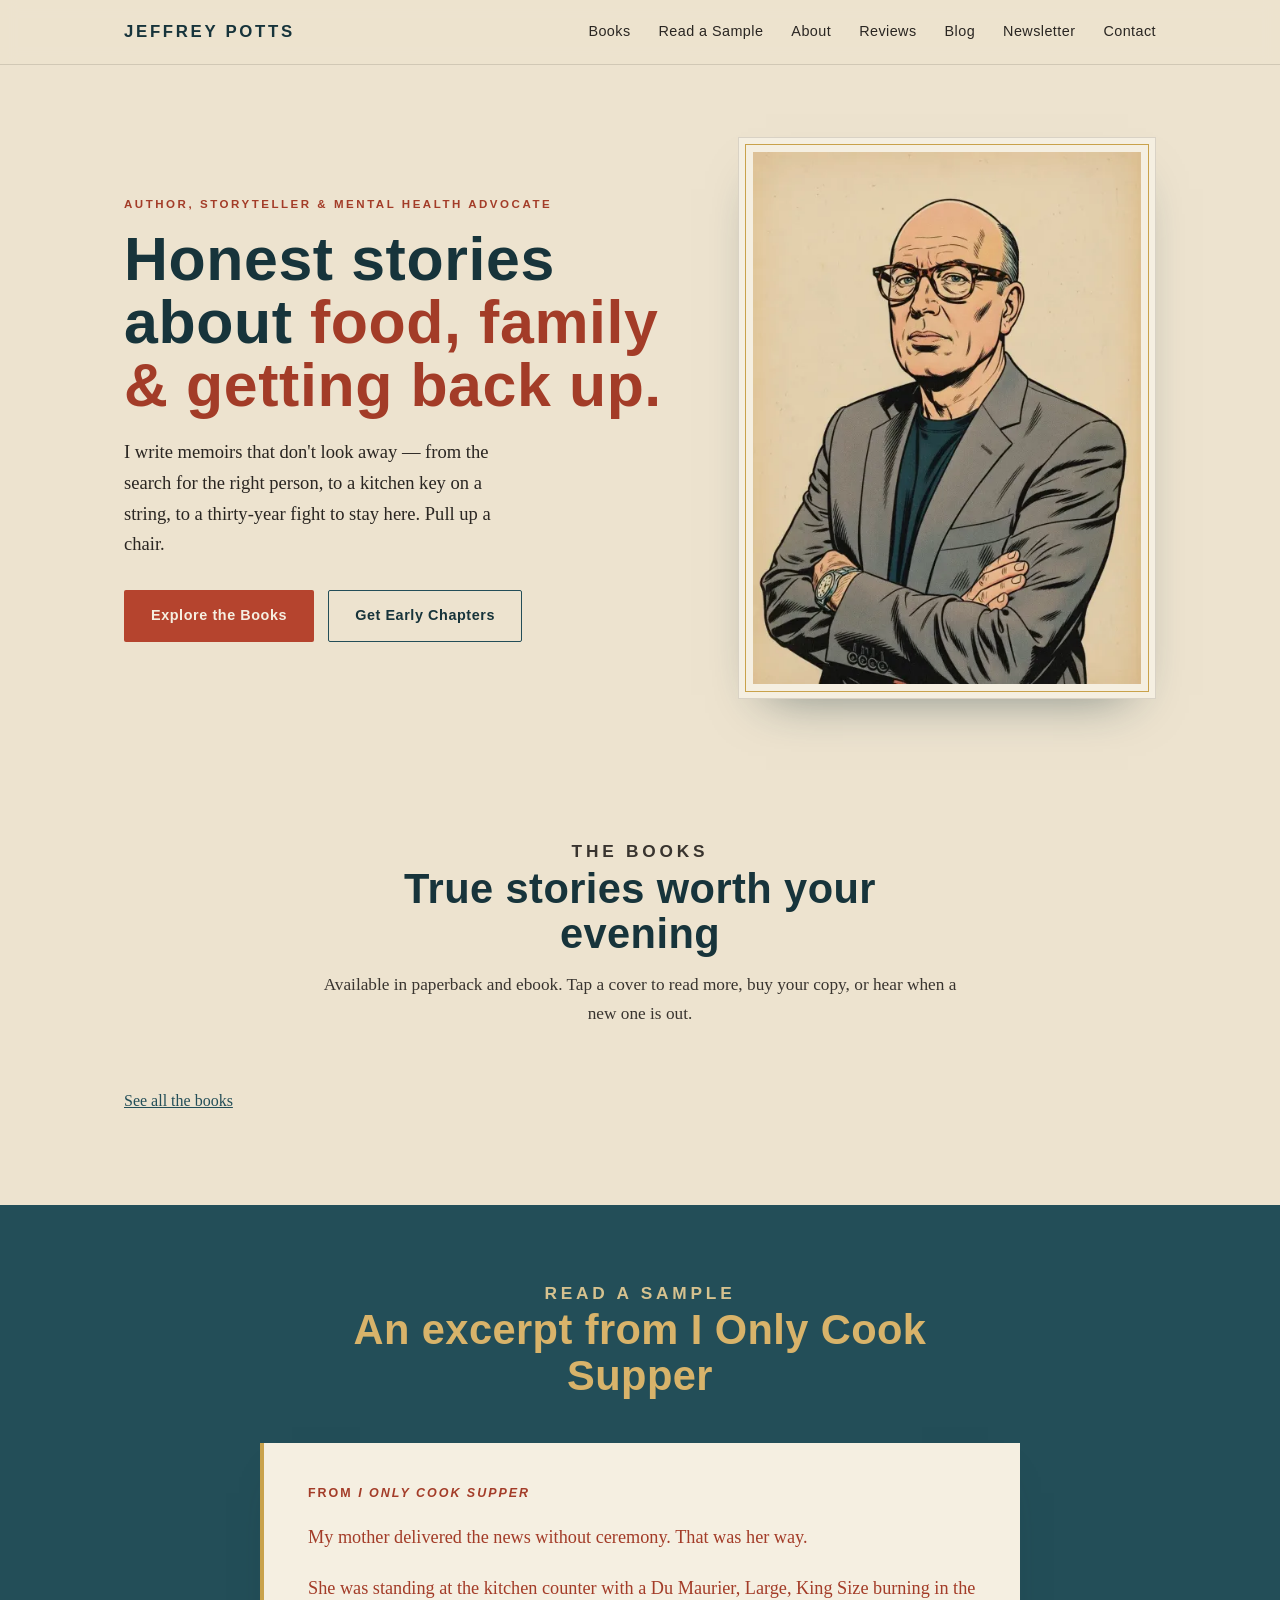
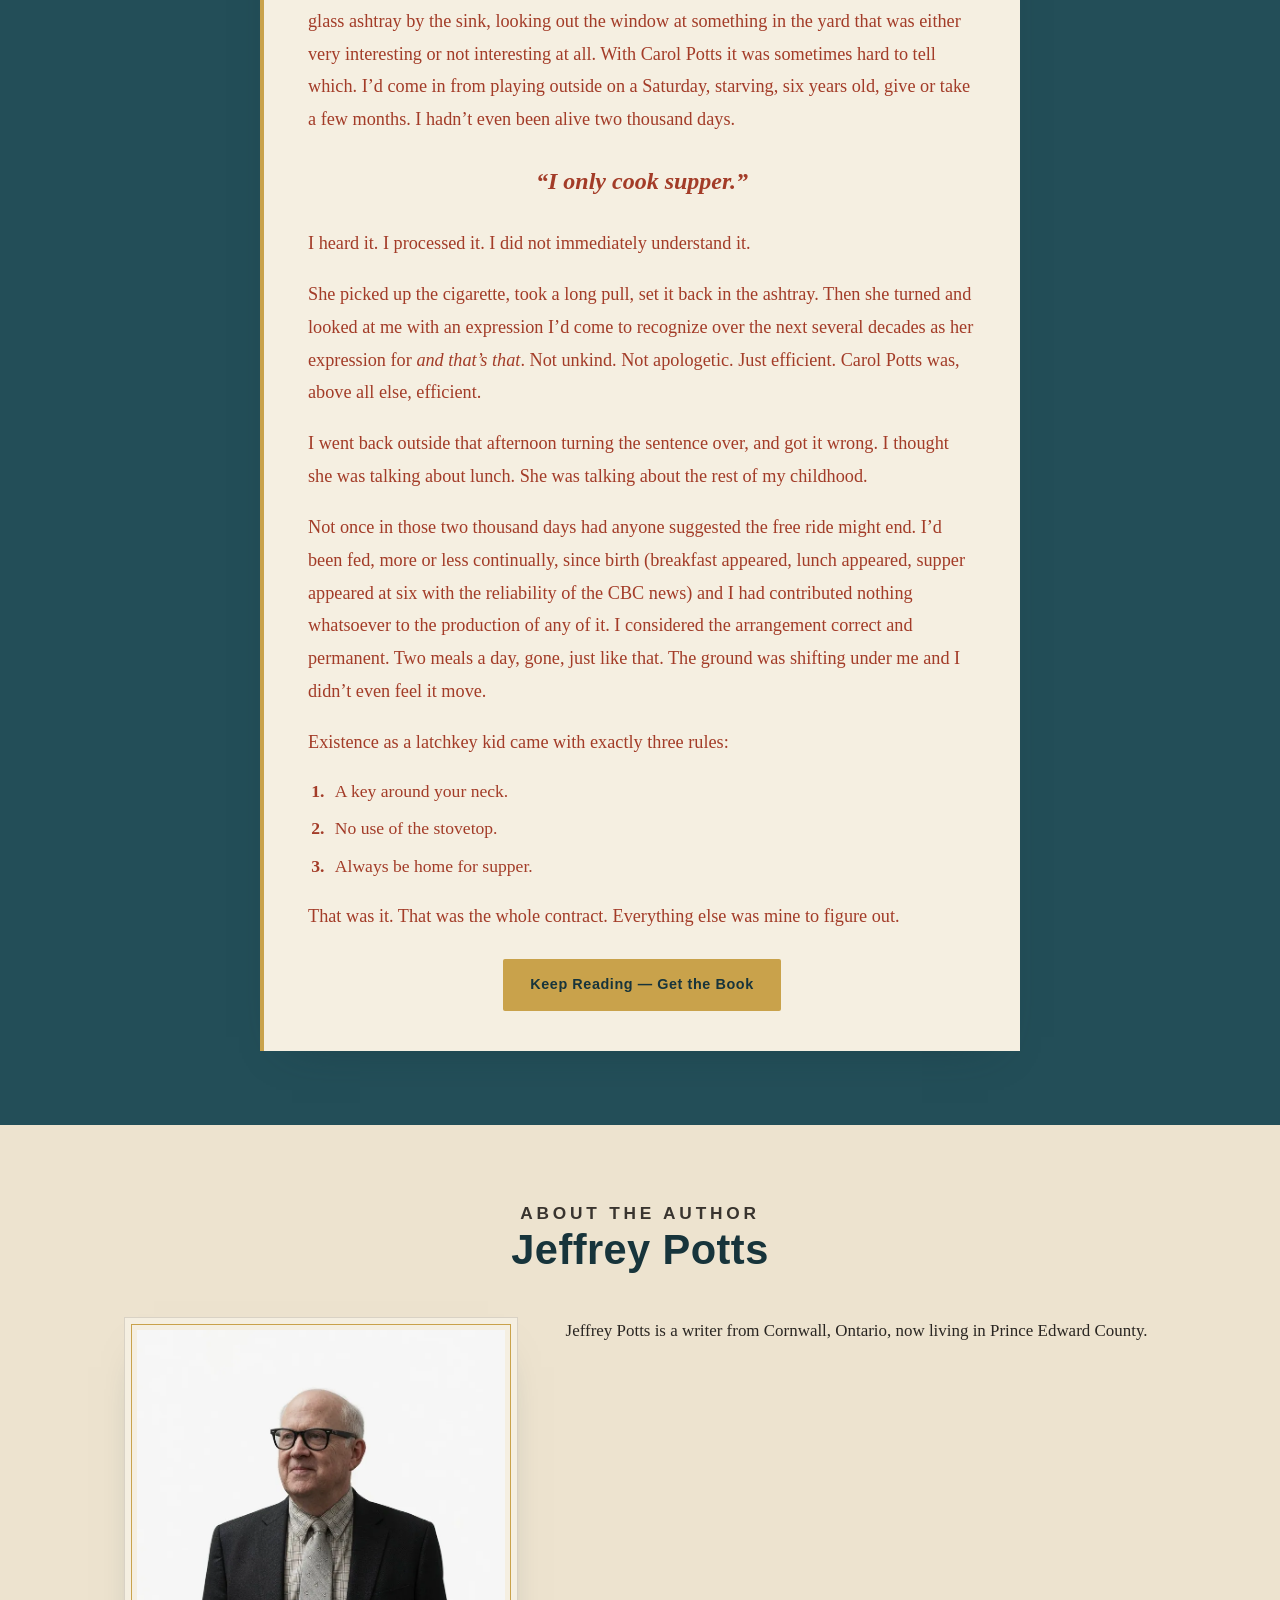
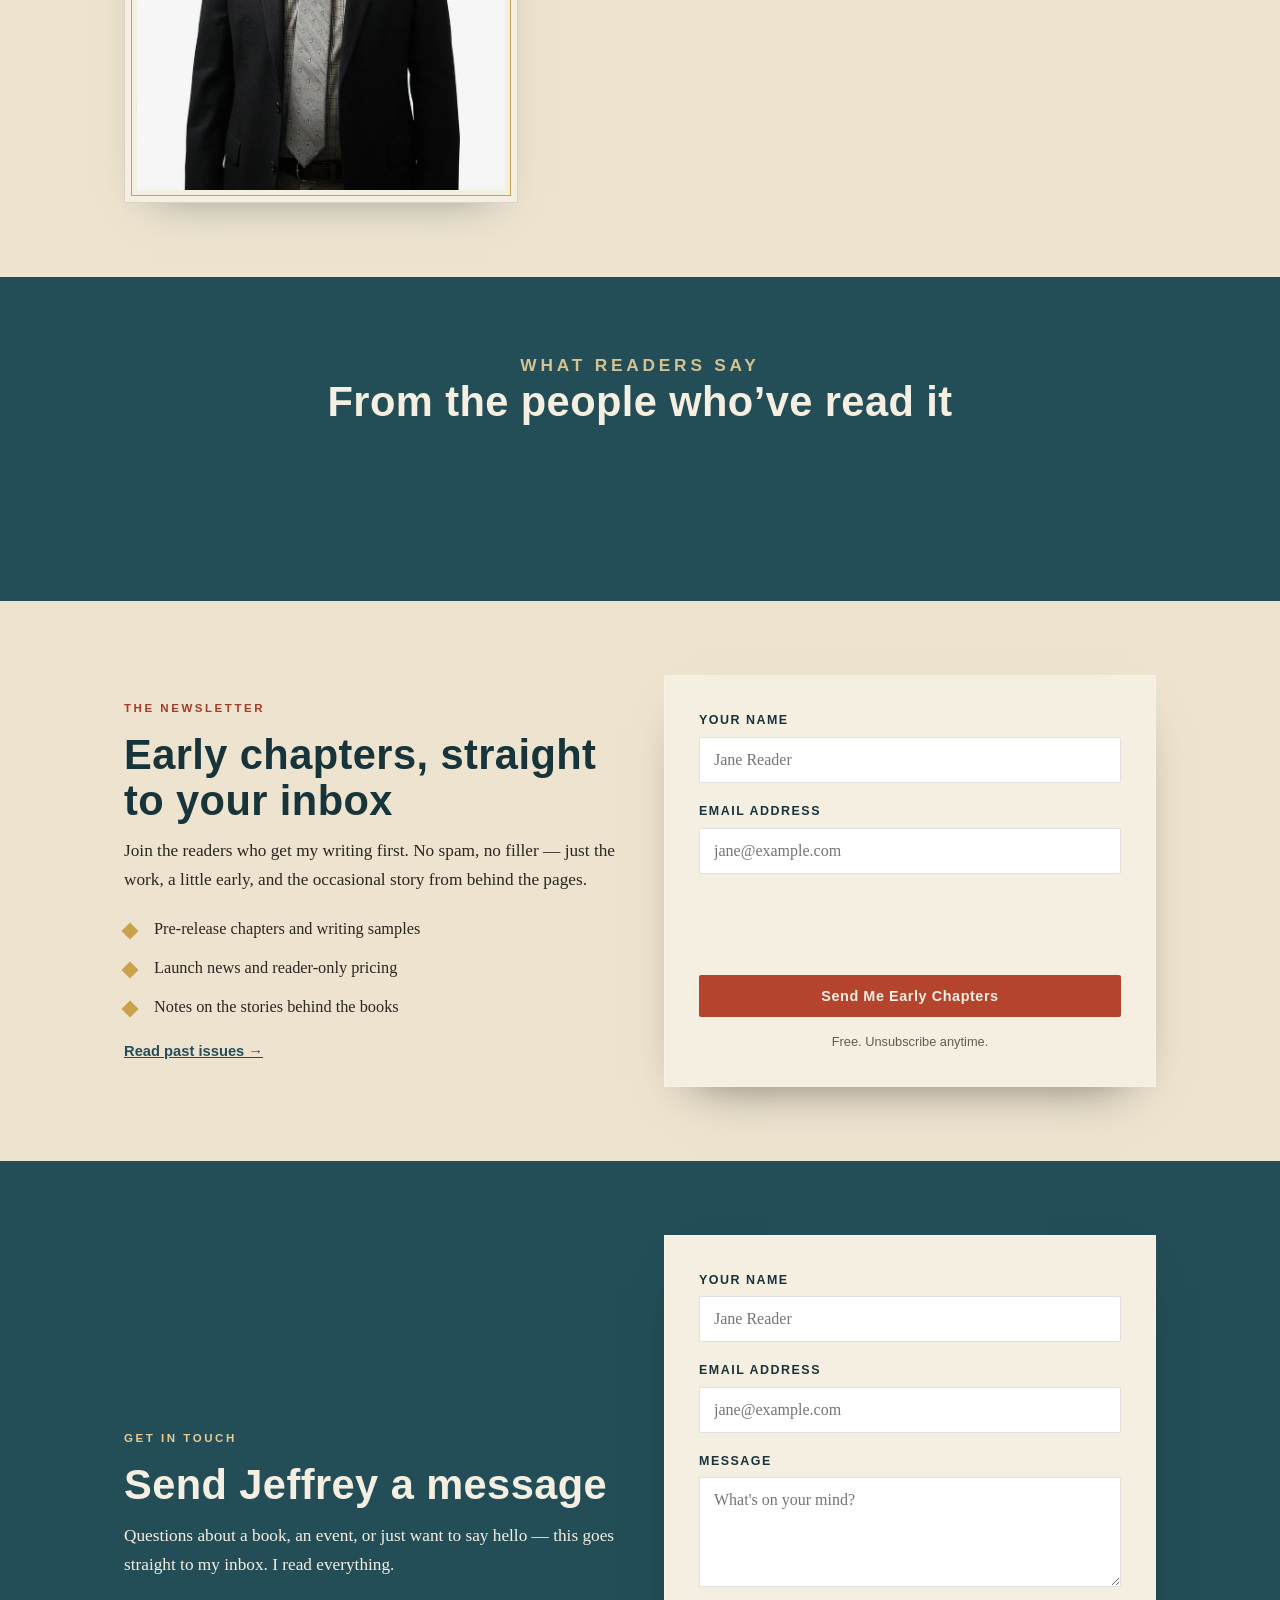
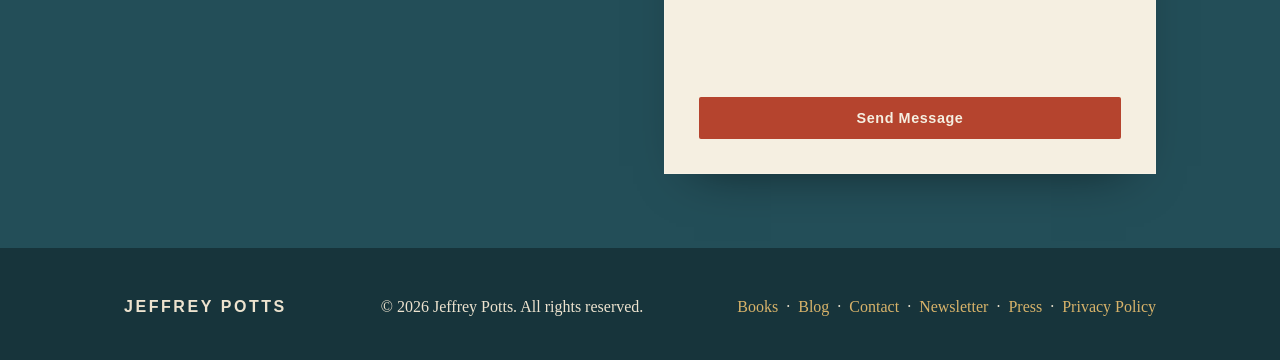
==== commit bcd2fdac: "Add /privacy to the sitemap, with a canonical tag The privacy page was reachable only through a priv" ====
--- a/index.html
+++ b/index.html
@@ -3,8 +3,28 @@
 <head>
 <meta charset="UTF-8" />
 <meta name="viewport" content="width=device-width, initial-scale=1.0" />
-<title>Jeffrey Potts — Writer</title>
+<!-- The portrait is the largest thing on screen: fetch it before the long stylesheet is parsed. -->
+<link rel="preload" as="image" type="image/webp" imagesrcset="jeffreypotts-480.webp 480w, jeffreypotts-720.webp 720w, jeffreypotts.webp 864w" imagesizes="(max-width: 820px) 320px, 420px" fetchpriority="high" />
+<title>Jeffrey Potts — Author of Finding Tina, I Only Cook Supper &amp; Most Days</title>
+<link rel="EditURI" type="application/rsd+xml" title="RSD" href="/rsd.xml" />
 <meta name="description" content="Jeffrey Potts, author of Finding Tina, I Only Cook Supper, and Most Days. Read a sample, buy the books, and sign up for pre-release writing and the newsletter." />
+<link rel="canonical" href="https://jeffreypotts.ca/" />
+<link rel="alternate" type="application/rss+xml" title="Jeffrey Potts — Blog" href="/blog/feed.xml" />
+<meta property="og:site_name" content="Jeffrey Potts" />
+<meta property="og:type" content="website" />
+<meta property="og:title" content="Jeffrey Potts — Author of Finding Tina, I Only Cook Supper &amp; Most Days" />
+<meta property="og:description" content="Honest stories about food, family &amp; getting back up. Read a sample, buy the books, and sign up for pre-release writing and the newsletter." />
+<meta property="og:url" content="https://jeffreypotts.ca/" />
+<meta property="og:image" content="https://jeffreypotts.ca/Jeffreypotts.jpg" />
+<meta name="twitter:card" content="summary_large_image" />
+<script type="application/ld+json">
+{"@context":"https://schema.org","@graph":[
+{"@type":"Person","@id":"https://jeffreypotts.ca/#jeff","name":"Jeffrey Potts","url":"https://jeffreypotts.ca/","image":"https://jeffreypotts.ca/Jeffreypotts.jpg","jobTitle":"Author"},
+{"@type":"WebSite","@id":"https://jeffreypotts.ca/#site","url":"https://jeffreypotts.ca/","name":"Jeffrey Potts","publisher":{"@id":"https://jeffreypotts.ca/#jeff"}},
+{"@type":"Book","name":"Eating Stories: Fun Food, Family & Fabulation","author":{"@id":"https://jeffreypotts.ca/#jeff"},"image":"https://jeffreypotts.ca/Books/Eating%20Stories.jpg","url":"https://www.amazon.ca/Eating-Stories-Family-Folklore-Fabulation-ebook/dp/B0CPL1CR5S"},
+{"@type":"Book","name":"Curling In Cornwall","author":{"@id":"https://jeffreypotts.ca/#jeff"},"image":"https://jeffreypotts.ca/Books/Curling%20In%20Cornwall.jpg","url":"https://www.amazon.ca/Curling-Cornwall-1784-Early-Years-ebook/dp/B0CW1K8W84"}
+]}
+</script>
 <style>
   /* ============================================================
      COLOUR SCHEME — sampled from Jeffreypotts.jpg
@@ -18,21 +38,61 @@
     --teal-dark:  #17343b;
     --gold:       #c9a24b;
     --gold-soft:  #d8b36a;
+    --gold-text:  #e6cc94;           /* gold for text on teal: 4.8:1 or better */
     --rust:       #b5442e;
     --ink:        #2a2622;
-    --muted:      #6f6a5c;
+    --muted:      #625d50;           /* 5.1:1 on cream (WCAG AA) */
     --line:       rgba(42,38,34,0.14);
+
+    /* Roles. Light values are the palette above; dark mode swaps them. */
+    --bg:           var(--cream);
+    --surface:      var(--paper);
+    --surface-deep: var(--cream-deep);
+    --heading:      var(--teal-dark);
+    --link:         var(--teal);
+    --rust-text:    #a33c28;           /* rust for text: 5.1:1 on cream; --rust stays for fills */
+    --on-accent:    #f5efe1;           /* text on teal and rust fills */
+    --input-bg:     #fff;
+    --nav-bg:       rgba(237,227,207,0.92);
+    color-scheme: light dark;
+  }
+  @media (prefers-color-scheme: dark) {
+    :root {
+      --ink:          #ebe3d3;
+      --muted:        #a99f8c;
+      --line:         rgba(235,227,211,0.16);
+      --bg:           #191714;
+      --surface:      #24211d;
+      --surface-deep: #2d2924;
+      --heading:      #ecdfc4;
+      --link:         #8cc4d1;
+      --rust-text:    #e58a6e;
+      --input-bg:     #1c1a17;
+      --nav-bg:       rgba(25,23,20,0.92);
+    }
   }
 
   * { box-sizing: border-box; }
 
   html { scroll-behavior: smooth; }
+  @media (prefers-reduced-motion: reduce) {
+    html { scroll-behavior: auto; }
+    *, *::before, *::after { transition-duration: 0.01ms !important; animation-duration: 0.01ms !important; animation-iteration-count: 1 !important; }
+    .btn:hover { transform: none; }
+  }
+
+  .skip-link {
+    position: absolute; left: 12px; top: -60px; z-index: 100;
+    background: var(--teal-dark); color: var(--on-accent); padding: 10px 16px;
+    font-family: 'Helvetica Neue', Arial, sans-serif; font-weight: 700; text-decoration: none;
+  }
+  .skip-link:focus { top: 12px; }
 
   body {
     margin: 0;
     font-family: Georgia, 'Times New Roman', serif;
     color: var(--ink);
-    background: var(--cream);
+    background: var(--bg);
     line-height: 1.65;
     -webkit-font-smoothing: antialiased;
   }
@@ -42,7 +102,7 @@
     letter-spacing: 0.01em;
   }
 
-  a { color: var(--teal); }
+  a { color: var(--link); }
 
   .wrap { width: 100%; max-width: 1080px; margin: 0 auto; padding: 0 24px; }
 
@@ -51,14 +111,14 @@
     letter-spacing: 0.22em;
     font-size: 0.72rem;
     font-weight: 700;
-    color: var(--rust);
+    color: var(--rust-text);
     margin: 0 0 14px;
   }
 
   /* ---------- Nav ---------- */
   header.nav {
     position: sticky; top: 0; z-index: 50;
-    background: rgba(237,227,207,0.92);
+    background: var(--nav-bg);
     backdrop-filter: blur(8px);
     border-bottom: 1px solid var(--line);
   }
@@ -68,14 +128,14 @@
   }
   .nav-brand {
     font-weight: 700; font-size: 1.05rem; letter-spacing: 0.16em;
-    text-transform: uppercase; color: var(--teal-dark); text-decoration: none;
+    text-transform: uppercase; color: var(--heading); text-decoration: none;
   }
   .nav-links { display: flex; gap: 28px; }
   .nav-links a {
     text-decoration: none; color: var(--ink); font-family: 'Helvetica Neue', Arial, sans-serif;
     font-size: 0.9rem; letter-spacing: 0.03em;
   }
-  .nav-links a:hover { color: var(--rust); }
+  .nav-links a:hover { color: var(--rust-text); }
   @media (max-width: 720px){ .nav-links { display: none; } }
 
   /* ---------- Buttons ---------- */
@@ -86,12 +146,12 @@
     transition: transform .12s ease, background .2s ease, color .2s ease;
   }
   .btn:hover { transform: translateY(-2px); }
-  .btn-primary { background: var(--rust); color: var(--paper); }
+  .btn-primary { background: var(--rust); color: var(--on-accent); }
   .btn-primary:hover { background: #9c3826; }
-  .btn-teal { background: var(--teal); color: var(--paper); }
+  .btn-teal { background: var(--teal); color: var(--on-accent); }
   .btn-teal:hover { background: var(--teal-dark); }
-  .btn-ghost { background: transparent; color: var(--teal-dark); border-color: var(--teal); }
-  .btn-ghost:hover { background: var(--teal); color: var(--paper); }
+  .btn-ghost { background: transparent; color: var(--heading); border-color: var(--teal); }
+  .btn-ghost:hover { background: var(--teal); color: var(--on-accent); }
 
   /* ---------- Hero ---------- */
   .hero {
@@ -100,18 +160,19 @@
   }
   .hero h1 {
     font-size: clamp(2.4rem, 5vw, 3.8rem); line-height: 1.04;
-    margin: 0 0 20px; font-weight: 800; color: var(--teal-dark);
-  }
-  .hero h1 span { color: var(--rust); }
+    margin: 0 0 20px; font-weight: 800; color: var(--heading);
+  }
+  .hero h1 span { color: var(--rust-text); }
   .hero p.lead {
     font-size: 1.16rem; color: var(--ink); margin: 0 0 30px; max-width: 42ch;
   }
   .hero-actions { display: flex; gap: 14px; flex-wrap: wrap; }
   .portrait-frame {
-    position: relative; padding: 14px; background: var(--paper);
+    position: relative; padding: 14px; background: var(--surface);
     border: 1px solid var(--line);
     box-shadow: 0 24px 50px -28px rgba(23,52,59,0.55);
   }
+  picture { display: block; }
   .portrait-frame img { display: block; width: 100%; height: auto; }
   .portrait-frame::after {
     content: ""; position: absolute; inset: 0;
@@ -126,28 +187,28 @@
 
   /* ---------- Section framing ---------- */
   section { padding: 74px 0; }
-  .section-teal { background: var(--teal); color: var(--paper); }
-  .section-teal .eyebrow { color: var(--gold-soft); }
-  .section-teal h2 { color: var(--paper); }
+  .section-teal { background: var(--teal); color: var(--on-accent); }
+  .section-teal .eyebrow { color: var(--gold-text); }
+  .section-teal h2 { color: var(--on-accent); }
   .section-head { max-width: 640px; margin: 0 0 44px; }
   .section-head.center { margin-left: auto; margin-right: auto; text-align: center; }
-  h2 { font-size: clamp(1.8rem, 3.5vw, 2.6rem); line-height: 1.1; margin: 0 0 14px; color: var(--teal-dark); font-weight: 800; }
+  h2 { font-size: clamp(1.8rem, 3.5vw, 2.6rem); line-height: 1.1; margin: 0 0 14px; color: var(--heading); font-weight: 800; }
   .section-head p { font-size: 1.08rem; color: inherit; opacity: 0.92; margin: 0; }
 
   /* ---------- Books ---------- */
   .books { display: grid; grid-template-columns: repeat(3, 1fr); gap: 34px; }
   @media (max-width: 860px){ .books { grid-template-columns: 1fr; max-width: 460px; margin: 0 auto; } }
   .book {
-    background: var(--paper); border: 1px solid var(--line);
+    background: var(--surface); border: 1px solid var(--line);
     display: flex; flex-direction: column; overflow: hidden;
     box-shadow: 0 18px 40px -30px rgba(23,52,59,0.6);
   }
-  .book-cover { background: var(--cream-deep); padding: 22px 22px 0; position: relative; }
+  .book-cover { background: var(--surface-deep); padding: 22px 22px 0; position: relative; }
   .badge {
     position: absolute; top: 34px; left: 10px; z-index: 3;
     font-family: 'Helvetica Neue', Arial, sans-serif;
     font-size: 0.68rem; font-weight: 800; text-transform: uppercase; letter-spacing: 0.07em;
-    color: var(--paper); padding: 7px 13px; border-radius: 2px;
+    color: var(--on-accent); padding: 7px 13px; border-radius: 2px;
     box-shadow: 0 7px 16px -6px rgba(0,0,0,0.55);
     transform: rotate(-4deg);
   }
@@ -158,37 +219,40 @@
     box-shadow: 0 14px 26px -14px rgba(0,0,0,0.5);
   }
   .book-body { padding: 22px 22px 26px; display: flex; flex-direction: column; flex: 1; }
-  .book-body h3 { margin: 0 0 4px; font-size: 1.28rem; color: var(--teal-dark); }
-  .book-tag { font-size: 0.72rem; text-transform: uppercase; letter-spacing: 0.16em; color: var(--rust); font-weight: 700; font-family: 'Helvetica Neue', Arial, sans-serif; margin-bottom: 12px; }
+  .book-body h3 { margin: 0 0 4px; font-size: 1.28rem; color: var(--heading); }
+  .book-body h3 a { color: inherit; text-decoration: none; }
+  .book-body h3 a:hover, .book-body h3 a:focus-visible { text-decoration: underline; }
+  .book-cover > a { display: block; }
+  .book-tag { font-size: 0.72rem; text-transform: uppercase; letter-spacing: 0.16em; color: var(--rust-text); font-weight: 700; font-family: 'Helvetica Neue', Arial, sans-serif; margin-bottom: 12px; }
   .book-body p { margin: 0 0 20px; font-size: 0.98rem; color: var(--ink); flex: 1; }
   .book-actions { display: flex; flex-direction: column; gap: 10px; }
   .book-actions .btn { text-align: center; padding: 11px 18px; }
 
   /* ---------- Sample ---------- */
   .sample-card {
-    background: var(--paper); border-left: 4px solid var(--gold);
+    background: var(--surface); border-left: 4px solid var(--gold);
     padding: 40px 44px; box-shadow: 0 18px 44px -32px rgba(23,52,59,0.6);
     max-width: 760px; margin: 0 auto;
-    color: var(--rust);
-  }
-  .sample-card p, .sample-card .rules li, .sample-card em { color: var(--rust); }
-  .sample-card .from { font-family:'Helvetica Neue',Arial,sans-serif; font-size:0.78rem; text-transform:uppercase; letter-spacing:0.16em; color:var(--rust); font-weight:700; margin-bottom:18px; }
+    color: var(--rust-text);
+  }
+  .sample-card p, .sample-card .rules li, .sample-card em { color: var(--rust-text); }
+  .sample-card .from { font-family:'Helvetica Neue',Arial,sans-serif; font-size:0.78rem; text-transform:uppercase; letter-spacing:0.16em; color:var(--rust-text); font-weight:700; margin-bottom:18px; }
   .sample-card p { font-size: 1.14rem; line-height: 1.8; margin: 0 0 18px; }
   .sample-card p:first-letter { }
   .sample-card .dropcap:first-letter {
     float: left; font-size: 3.4rem; line-height: 0.8; padding: 6px 10px 0 0;
-    color: var(--rust); font-weight: 800; font-family:'Helvetica Neue',Arial,sans-serif;
-  }
-  .sample-card .spoken { font-style: italic; font-size: 1.5rem; text-align: center; color: var(--rust); margin: 24px 0; font-weight: 600; }
+    color: var(--rust-text); font-weight: 800; font-family:'Helvetica Neue',Arial,sans-serif;
+  }
+  .sample-card .spoken { font-style: italic; font-size: 1.5rem; text-align: center; color: var(--rust-text); margin: 24px 0; font-weight: 600; }
   .sample-card .rules { margin: 0 0 18px; padding-left: 1.3em; }
   .sample-card .rules li { font-size: 1.1rem; line-height: 1.7; margin-bottom: 8px; padding-left: 6px; }
-  .sample-card .rules li::marker { color: var(--rust); font-weight: 700; }
+  .sample-card .rules li::marker { color: var(--rust-text); font-weight: 700; }
   .sample-foot { margin-top: 26px; text-align: center; }
 
   /* ---------- About ---------- */
   .about-grid { display: grid; grid-template-columns: 0.8fr 1.2fr; gap: 48px; align-items: start; }
   @media (max-width: 820px){ .about-grid { grid-template-columns: 1fr; gap: 30px; } }
-  .about-photo { position: relative; padding: 12px; background: var(--paper); border: 1px solid var(--line); box-shadow: 0 20px 44px -30px rgba(23,52,59,0.55); }
+  .about-photo { position: relative; padding: 12px; background: var(--surface); border: 1px solid var(--line); box-shadow: 0 20px 44px -30px rgba(23,52,59,0.55); }
   .about-photo img { display: block; width: 100%; height: auto; }
   .about-photo::after { content: ""; position: absolute; inset: 0; border: 1px solid var(--gold); margin: 6px; pointer-events: none; }
   @media (max-width: 820px){ .about-photo { max-width: 300px; margin: 0 auto; transform: none; } }
@@ -200,7 +264,8 @@
   @media (max-width: 820px){ .quotes { grid-template-columns: 1fr; max-width: 560px; margin: 0 auto; } }
   .quote { background: rgba(245,239,225,0.08); border: 1px solid rgba(216,179,106,0.35); border-left: 4px solid var(--gold); padding: 30px 32px; }
   .quote p { font-size: 1.1rem; line-height: 1.7; font-style: italic; margin: 0 0 16px; }
-  .quote .who { font-family:'Helvetica Neue',Arial,sans-serif; font-size: 0.8rem; text-transform: uppercase; letter-spacing: 0.14em; font-weight: 700; color: var(--gold-soft); font-style: normal; }
+  .quote .who { font-family:'Helvetica Neue',Arial,sans-serif; font-size: 0.8rem; text-transform: uppercase; letter-spacing: 0.14em; font-weight: 700; color: var(--gold-text); font-style: normal; }
+  .quote .who a { color: inherit; }
   .quote .stars { color: var(--gold); letter-spacing: 3px; margin-bottom: 14px; }
 
   /* ---------- Signup ---------- */
@@ -208,28 +273,30 @@
   @media (max-width: 820px){ .signup-grid { grid-template-columns: 1fr; gap: 30px; } }
   .signup-perks { list-style: none; padding: 0; margin: 22px 0 0; }
   .signup-perks li { position: relative; padding-left: 30px; margin-bottom: 12px; font-size: 1.02rem; }
+  .signup-archive { margin: 18px 0 0; font-family: 'Helvetica Neue', Arial, sans-serif; font-size: 0.92rem; font-weight: 700; }
   .signup-perks li::before {
     content: ""; position: absolute; left: 0; top: 9px; width: 12px; height: 12px;
     background: var(--gold); transform: rotate(45deg);
   }
   .signup-form {
-    background: var(--paper); color: var(--ink); padding: 34px; border: 1px solid rgba(255,255,255,0.15);
+    background: var(--surface); color: var(--ink); padding: 34px; border: 1px solid rgba(255,255,255,0.15);
     box-shadow: 0 22px 50px -30px rgba(0,0,0,0.6);
   }
-  .signup-form label { display: block; font-family:'Helvetica Neue',Arial,sans-serif; font-size: 0.78rem; text-transform: uppercase; letter-spacing: 0.12em; font-weight: 700; color: var(--teal-dark); margin: 0 0 6px; }
+  .signup-form label { display: block; font-family:'Helvetica Neue',Arial,sans-serif; font-size: 0.78rem; text-transform: uppercase; letter-spacing: 0.12em; font-weight: 700; color: var(--heading); margin: 0 0 6px; }
   .signup-form input,
   .signup-form textarea {
     width: 100%; padding: 13px 14px; margin-bottom: 18px; font-size: 1rem;
-    font-family: Georgia, serif; border: 1px solid var(--line); background: #fff; color: var(--ink); border-radius: 2px;
+    font-family: Georgia, serif; border: 1px solid var(--line); background: var(--input-bg); color: var(--ink); border-radius: 2px;
   }
   .signup-form textarea { resize: vertical; min-height: 110px; }
   .signup-form input:focus, .signup-form textarea:focus { outline: 2px solid var(--gold); border-color: var(--gold); }
   .signup-form .btn { width: 100%; border: none; }
+  .turnstile-slot { min-height: 65px; margin: 4px 0 14px; }
   .hp-field { position: absolute; left: -9999px; width: 1px; height: 1px; overflow: hidden; }
   .form-note { font-size: 0.8rem; color: var(--muted); margin: 14px 0 0; text-align: center; font-family:'Helvetica Neue',Arial,sans-serif; }
   .form-msg { display: none; margin-top: 16px; padding: 14px 16px; border-radius: 2px; font-family:'Helvetica Neue',Arial,sans-serif; font-size: 0.92rem; }
-  .form-msg.ok { display: block; background: rgba(35,78,88,0.1); border: 1px solid var(--teal); color: var(--teal-dark); }
-  .form-msg.err { display: block; background: rgba(181,68,46,0.1); border: 1px solid var(--rust); color: var(--rust); }
+  .form-msg.ok { display: block; background: rgba(35,78,88,0.1); border: 1px solid var(--teal); color: var(--heading); }
+  .form-msg.err { display: block; background: rgba(181,68,46,0.1); border: 1px solid var(--rust); color: var(--rust-text); }
 
   /* ---------- Footer ---------- */
   footer { background: var(--teal-dark); color: var(--cream); padding: 46px 0 40px; }
@@ -241,6 +308,7 @@
 </style>
 </head>
 <body>
+<a class="skip-link" href="#main">Skip to content</a>
 
 <!-- ===================== NAV ===================== -->
 <header class="nav">
@@ -257,6 +325,7 @@
     </nav>
   </div>
 </header>
+<main id="main">
 
 <a id="top"></a>
 
@@ -273,7 +342,7 @@
       </div>
     </div>
     <div class="portrait-frame">
-      <img src="Jeffreypotts.jpg" alt="Portrait of author Jeffrey Potts" />
+      <picture><source type="image/webp" srcset="jeffreypotts-480.webp 480w, jeffreypotts-720.webp 720w, jeffreypotts.webp 864w" sizes="(max-width: 820px) 320px, 420px" /><img src="Jeffreypotts.jpg" alt="Portrait of author Jeffrey Potts" width="864" height="1184" fetchpriority="high" /></picture>
     </div>
   </div>
 </div>
@@ -284,81 +353,11 @@
     <div class="section-head center">
       <p class="eyebrow">The Books</p>
       <h2>True stories worth your evening</h2>
-      <p>Available in paperback and ebook. Tap a cover to read more or buy your copy on Amazon.</p>
-    </div>
-    <div class="books">
-
-      <!-- Finding Tina -->
-      <article class="book">
-        <div class="book-cover"><span class="badge badge-2027">Look for release in 2027</span><img src="Books/Finding tina.jpg" alt="Finding Tina book cover" /></div>
-        <div class="book-body">
-          <div class="book-tag">Memoir · Love</div>
-          <h3>Finding Tina</h3>
-          <p>The dating journey that led to the one that mattered most. A wry, tender tour through the near-misses, wrong turns, and Palermo doorways of a life spent looking for love — until it finally looked back.</p>
-          <div class="book-actions">
-            <!-- TODO: replace href with the real Amazon product URL -->
-            <a class="btn btn-primary" href="#" data-amazon="Finding Tina Jeffrey Potts" target="_blank" rel="noopener">Buy on Amazon</a>
-            <a class="btn btn-ghost" href="#sample">Read a Sample</a>
-          </div>
-        </div>
-      </article>
-
-      <!-- I Only Cook Supper -->
-      <article class="book">
-        <div class="book-cover"><span class="badge badge-2027">Look for release in 2027</span><img src="Books/I only Cook Supper.jpg" alt="I Only Cook Supper book cover" /></div>
-        <div class="book-body">
-          <div class="book-tag">Memoir · Cookbook</div>
-          <h3>I Only Cook Supper</h3>
-          <p>A memoir of food, family, and the key around my neck. Part memoir, part cookbook, all true — the story of a mill-town boyhood told through the meals that held a family together, and the one rule his mother said only once.</p>
-          <div class="book-actions">
-            <!-- TODO: replace href with the real Amazon product URL -->
-            <a class="btn btn-primary" href="#" data-amazon="I Only Cook Supper Jeffrey Potts" target="_blank" rel="noopener">Buy on Amazon</a>
-            <a class="btn btn-ghost" href="#sample">Read a Sample</a>
-          </div>
-        </div>
-      </article>
-
-      <!-- Most Days -->
-      <article class="book">
-        <div class="book-cover"><span class="badge badge-soon">Coming Soon</span><img src="Books/Most Days.png" alt="Most Days book cover" /></div>
-        <div class="book-body">
-          <div class="book-tag">Memoir · Mental Health</div>
-          <h3>Most Days</h3>
-          <p>A memoir of bipolar disorder. A thirty-year fight, a thousand bad days, and the stubborn act of still getting up. Not recovered, not cured — still here, and telling the truth about what that costs and what it's worth.</p>
-          <div class="book-actions">
-            <!-- TODO: replace href with the real Amazon product URL -->
-            <a class="btn btn-primary" href="#" data-amazon="Most Days Jeffrey Potts memoir" target="_blank" rel="noopener">Buy on Amazon</a>
-            <a class="btn btn-ghost" href="#sample">Read a Sample</a>
-          </div>
-        </div>
-      </article>
-
-      <!-- Eating Stories -->
-      <article class="book">
-        <div class="book-cover"><img src="Books/Eating Stories.jpg" alt="Eating Stories book cover" /></div>
-        <div class="book-body">
-          <div class="book-tag">Memoir · Cookbook</div>
-          <h3>Eating Stories</h3>
-          <p>&ldquo;Eating Stories&rdquo; is not just a cookbook; it&rsquo;s a testament to the power of food in connecting us to our past, celebrating our present, and paving the way for future experiences. Join Jeffrey Potts on this captivating journey where food, storytelling, and life beautifully converge, inviting you to create your own tales with each delicious bite.</p>
-          <div class="book-actions">
-            <a class="btn btn-primary" href="https://www.amazon.ca/Eating-Stories-Family-Folklore-Fabulation-ebook/dp/B0CPL1CR5S" target="_blank" rel="noopener">Buy on Amazon</a>
-          </div>
-        </div>
-      </article>
-
-      <!-- Curling In Cornwall -->
-      <article class="book">
-        <div class="book-cover"><img src="Books/Curling In Cornwall.jpg" alt="Curling In Cornwall book cover" /></div>
-        <div class="book-body">
-          <div class="book-tag">History · Sport</div>
-          <h3>Curling In Cornwall</h3>
-          <p>The narrative and historical journey of curling in and around Cornwall traces its origins back to the era when the area was first settled by Loyalists, and continues through to the sport&rsquo;s temporary decline in 1908.</p>
-          <div class="book-actions">
-            <a class="btn btn-primary" href="https://www.amazon.ca/Curling-Cornwall-1784-Early-Years-ebook/dp/B0CW1K8W84" target="_blank" rel="noopener">Buy on Amazon</a>
-          </div>
-        </div>
-      </article>
-
+      <p>Available in paperback and ebook. Tap a cover to read more, buy your copy, or hear when a new one is out.</p>
+    </div>
+    <!-- The book cards are filled in by the Worker from src/lib/books.js. -->
+    <div class="books" data-books>
+      <p><a href="/books/">See all the books</a></p>
     </div>
   </div>
 </section>
@@ -402,14 +401,11 @@
     </div>
     <div class="about-grid">
       <div class="about-photo">
-        <img src="Headshots/Jeff_Potts_3_crop.jpg" alt="Photograph of Jeffrey Potts" />
+        <picture><source type="image/webp" srcset="Headshots/jeff-potts-headshot.webp" /><img src="Headshots/Jeff_Potts_3_crop.jpg" alt="Photograph of Jeffrey Potts" width="799" height="999" loading="lazy" decoding="async" /></picture>
       </div>
-      <div class="about-body">
-        <p>Jeffrey Potts is a bilingual writer fluent in both French and English, who grew up in the vibrant mill town of Cornwall, Ontario. He graduated from University with a Bachelor of Arts in Economics, a foundation that has informed his diverse and accomplished career.</p>
-        <p>Jeffrey&rsquo;s professional journey began in the late 1980s, managing campus community radio stations, a role that honed his communication and organizational skills. He later transitioned to teaching, working as a high school educator before co-owning a successful computer consulting firm in downtown Toronto. This entrepreneurial venture eventually led him to the United States during the dot-com boom of the 1990s, where he thrived as a management consultant.</p>
-        <p>After gaining extensive experience in the fast-paced world of American business, Jeffrey returned to Canada to join one of the country&rsquo;s top five management consultancies. However, weary of the relentless business travel that came with the job, he and his wife decided to embrace a quieter life, settling in the picturesque community of Prince Edward County.</p>
-        <p>Now drawing inspiration from his rich professional background and the serene surroundings of his new home, Jeffrey focuses on his passion for writing, sharing stories that blend his deep understanding of human connections and the complexities of modern life.</p>
-        <p>He also builds <a href="https://sgeulai.com/">Sgeulai</a>, a writing app for Mac and iPad with a story bible built in, made for writing books like his own.</p>
+      <!-- Filled in by the Worker from src/data/press.json (longBio). -->
+      <div class="about-body" data-bio>
+        <p>Jeffrey Potts is a writer from Cornwall, Ontario, now living in Prince Edward County.</p>
       </div>
     </div>
   </div>
@@ -422,17 +418,9 @@
       <p class="eyebrow">What Readers Say</p>
       <h2>From the people who&rsquo;ve read it</h2>
     </div>
-    <div class="quotes">
-      <blockquote class="quote">
-        <div class="stars">&#9733;&#9733;&#9733;&#9733;&#9733;</div>
-        <p>As someone who&rsquo;s rediscovering the joy of cooking, &ldquo;Eating Stories: Fun Food, Family &amp; Fabulation&rdquo; by Jeffrey Potts has been an absolute delight. The recipes themselves are fantastic, but it&rsquo;s the stories behind them that add a whole new layer of enjoyment. As I read, I could hear his voice and visualize the scenes he painted with his words. It&rsquo;s like having a conversation with a friend while cooking in the kitchen!</p>
-        <span class="who">&mdash; Colleen</span>
-      </blockquote>
-      <blockquote class="quote">
-        <div class="stars">&#9733;&#9733;&#9733;&#9733;&#9733;</div>
-        <p>I initially read this on my Kindle, but I found myself craving the tactile experience of flipping through actual pages, so I ordered the paperback. There&rsquo;s something special about being able to make handwritten notes and immerse myself in these stories in a sunny corner with a cup of tea.</p>
-        <span class="who">&mdash; SB</span>
-      </blockquote>
+    <!-- Filled in by the Worker from the reviews in src/lib/books.js. -->
+    <div class="quotes" data-reviews>
+      <p><a href="/books/eating-stories">Read the reviews</a></p>
     </div>
   </div>
 </section>
@@ -450,6 +438,7 @@
           <li>Launch news and reader-only pricing</li>
           <li>Notes on the stories behind the books</li>
         </ul>
+        <p class="signup-archive"><a href="/newsletter">Read past issues &rarr;</a></p>
       </div>
 
       <form class="signup-form" id="signupForm" novalidate>
@@ -459,6 +448,7 @@
         <label for="email">Email address</label>
         <input type="email" id="email" name="email" placeholder="jane@example.com" autocomplete="email" required />
 
+        <div class="turnstile-slot" id="signupTurnstile"></div>
         <button type="submit" class="btn btn-primary">Send Me Early Chapters</button>
         <p class="form-note">Free. Unsubscribe anytime.</p>
         <div class="form-msg" id="formMsg" role="status" aria-live="polite"></div>
@@ -492,6 +482,7 @@
           <input type="text" id="cwebsite" name="website" tabindex="-1" autocomplete="off" />
         </div>
 
+        <div class="turnstile-slot" id="contactTurnstile"></div>
         <button type="submit" class="btn btn-primary">Send Message</button>
         <div class="form-msg" id="contactMsg" role="status" aria-live="polite"></div>
       </form>
@@ -500,11 +491,12 @@
 </section>
 
 <!-- ===================== FOOTER ===================== -->
+</main>
 <footer>
   <div class="wrap footer-inner">
     <span class="brand">Jeffrey Potts</span>
     <span>&copy; <span id="year"></span> Jeffrey Potts. All rights reserved.</span>
-    <span class="footer-links"><a href="#books">Books</a> &nbsp;·&nbsp; <a href="/blog/">Blog</a> &nbsp;·&nbsp; <a href="#contact">Contact</a> &nbsp;·&nbsp; <a href="#signup">Newsletter</a> &nbsp;·&nbsp; <a href="https://sgeulai.com/">Sgeulai</a> &nbsp;·&nbsp; <a href="privacy.html">Privacy Policy</a></span>
+    <span class="footer-links"><a href="#books">Books</a> &nbsp;·&nbsp; <a href="/blog/">Blog</a> &nbsp;·&nbsp; <a href="#contact">Contact</a> &nbsp;·&nbsp; <a href="#signup">Newsletter</a> &nbsp;·&nbsp; <a href="/press">Press</a> &nbsp;·&nbsp; <a href="/privacy">Privacy Policy</a></span>
   </div>
 </footer>
 
@@ -518,6 +510,53 @@
    email via Resend. One-time setup: see SETUP.md.
    ============================================================ */
 
+  // ---- TURNSTILE ---------------------------------------------
+  // One widget per form, rendered explicitly so each can be reset
+  // after a submission: a token only works once. The server checks
+  // it (src/lib/turnstile.js) before doing anything else.
+  var TURNSTILE_SITEKEY = '0x4AAAAAAFTX-6k4xMYiEYy3';
+  var turnstileIds = {};
+
+  window.onTurnstileLoad = function () {
+    turnstileIds.subscribe = window.turnstile.render('#signupTurnstile', { sitekey: TURNSTILE_SITEKEY, action: 'subscribe' });
+    turnstileIds.contact = window.turnstile.render('#contactTurnstile', { sitekey: TURNSTILE_SITEKEY, action: 'contact' });
+  };
+
+  // Turnstile's scripts are heavy, and both forms are far down the page:
+  // load them when a form comes within 600px of the screen, or the moment
+  // someone clicks into one, not with the page. Loading them up front held
+  // back the portrait's paint on phones.
+  (function () {
+    var started = false;
+    function load() {
+      if (started) return;
+      started = true;
+      var s = document.createElement('script');
+      s.src = 'https://challenges.cloudflare.com/turnstile/v0/api.js?onload=onTurnstileLoad&render=explicit';
+      s.async = true;
+      document.head.appendChild(s);
+    }
+    var forms = [document.getElementById('signupForm'), document.getElementById('contactForm')].filter(Boolean);
+    forms.forEach(function (f) { f.addEventListener('focusin', load); });
+    if (!('IntersectionObserver' in window)) return load();
+    var io = new IntersectionObserver(function (entries) {
+      if (entries.some(function (e) { return e.isIntersecting; })) { io.disconnect(); load(); }
+    }, { rootMargin: '600px 0px' });
+    forms.forEach(function (f) { io.observe(f); });
+  })();
+
+  function turnstileToken(action) {
+    return (window.turnstile && turnstileIds[action] !== undefined)
+      ? window.turnstile.getResponse(turnstileIds[action]) || ''
+      : '';
+  }
+
+  function turnstileReset(action) {
+    if (window.turnstile && turnstileIds[action] !== undefined) window.turnstile.reset(turnstileIds[action]);
+  }
+
+  var NOT_VERIFIED = 'Please complete the “Verify you are human” check above the button, then try again.';
+
   var form = document.getElementById('signupForm');
   var msg  = document.getElementById('formMsg');
 
@@ -535,6 +574,13 @@
       return;
     }
 
+    var token = turnstileToken('subscribe');
+    if (!token) {
+      msg.className = 'form-msg err';
+      msg.textContent = NOT_VERIFIED;
+      return;
+    }
+
     var first = name.split(/\s+/)[0] || 'friend';
     var btn = form.querySelector('button[type=submit]');
     btn.disabled = true; btn.textContent = 'Sending…';
@@ -542,28 +588,37 @@
     fetch('/api/subscribe', {
       method: 'POST',
       headers: { 'Content-Type': 'application/json', 'Accept': 'application/json' },
-      body: JSON.stringify({ name: name, email: email })
+      body: JSON.stringify({ name: name, email: email, 'cf-turnstile-response': token })
     }).then(function (r) {
       return r.json().catch(function () { return {}; }).then(function (data) {
         return { status: r.status, data: data };
       });
     }).then(function (res) {
-      if (res.status === 200 || res.status === 201) {
+      if (res.status === 202) {
+        msg.className = 'form-msg ok';
+        msg.textContent = 'Almost there, ' + first + ' — check your inbox for an email from me and click the link to confirm. ' +
+          '(If it isn’t there in a minute, look in spam.)';
+        form.reset();
+      } else if (res.status === 200 || res.status === 201) {
         msg.className = 'form-msg ok';
         msg.textContent = 'Welcome aboard, ' + first + ' — you’re on the list! ' +
-          'Check your inbox for a welcome note and your first early chapter. Thanks for reading. — Jeffrey';
+          'Check your inbox for a welcome note. Thanks for reading. — Jeffrey';
         form.reset();
       } else if (res.status === 409) {
         msg.className = 'form-msg err';
         msg.textContent = 'Looks like ' + email + ' is already on the list — you’re all set. Thanks!';
       } else {
-        throw new Error((res.data && res.data.error) || 'request failed');
+        var err = new Error('request failed');
+        // 403 (bot check) and 429 (too many tries) carry a message worth showing.
+        if ((res.status === 403 || res.status === 429) && res.data && res.data.error) err.userMessage = res.data.error;
+        throw err;
       }
-    }).catch(function () {
+    }).catch(function (err) {
       msg.className = 'form-msg err';
-      msg.textContent = 'Something went wrong sending that. Please try again in a moment.';
+      msg.textContent = (err && err.userMessage) || 'Something went wrong sending that. Please try again in a moment.';
     }).then(function () {
       btn.disabled = false; btn.textContent = 'Send Me Early Chapters';
+      turnstileReset('subscribe');
     });
   });
 
@@ -590,13 +645,20 @@
       return;
     }
 
+    var cToken = turnstileToken('contact');
+    if (!cToken) {
+      cMsg.className = 'form-msg err';
+      cMsg.textContent = NOT_VERIFIED;
+      return;
+    }
+
     var cBtn = cForm.querySelector('button[type=submit]');
     cBtn.disabled = true; cBtn.textContent = 'Sending…';
 
     fetch('/api/contact', {
       method: 'POST',
       headers: { 'Content-Type': 'application/json', 'Accept': 'application/json' },
-      body: JSON.stringify({ name: name, email: email, message: message, website: website })
+      body: JSON.stringify({ name: name, email: email, message: message, website: website, 'cf-turnstile-response': cToken })
     }).then(function (r) {
       return r.json().catch(function () { return {}; }).then(function (data) {
         return { status: r.status, data: data };
@@ -607,68 +669,22 @@
         cMsg.textContent = 'Thanks, ' + name.split(/\s+/)[0] + ' — your message is on its way. Jeffrey will get back to you soon.';
         cForm.reset();
       } else {
-        throw new Error((res.data && res.data.error) || 'request failed');
+        var err = new Error('request failed');
+        // 403 (bot check) and 429 (too many tries) carry a message worth showing.
+        if ((res.status === 403 || res.status === 429) && res.data && res.data.error) err.userMessage = res.data.error;
+        throw err;
       }
-    }).catch(function () {
+    }).catch(function (err) {
       cMsg.className = 'form-msg err';
-      cMsg.textContent = 'Something went wrong sending that. Please try again in a moment.';
+      cMsg.textContent = (err && err.userMessage) || 'Something went wrong sending that. Please try again in a moment.';
     }).then(function () {
       cBtn.disabled = false; cBtn.textContent = 'Send Message';
+      turnstileReset('contact');
     });
   });
 
-  // ---- Localize Amazon links to the visitor's country -----
-  // Kindle e-book ASINs are the same across every Amazon
-  // marketplace, so we can safely swap only the domain and keep
-  // the product path. Placeholder buttons become a local search.
-  (function () {
-    var DOMAINS = {
-      US:'amazon.com', CA:'amazon.ca', GB:'amazon.co.uk', IE:'amazon.co.uk',
-      AU:'amazon.com.au', NZ:'amazon.com.au', DE:'amazon.de', AT:'amazon.de',
-      CH:'amazon.de', FR:'amazon.fr', IT:'amazon.it', ES:'amazon.es',
-      NL:'amazon.nl', SE:'amazon.se', PL:'amazon.pl', JP:'amazon.co.jp',
-      IN:'amazon.in', MX:'amazon.com.mx', BR:'amazon.com.br', SG:'amazon.sg',
-      AE:'amazon.ae', SA:'amazon.sa', TR:'amazon.com.tr', EG:'amazon.eg'
-    };
-
-    function region() {
-      try {
-        var loc = (navigator.languages && navigator.languages[0]) || navigator.language || '';
-        var m = loc.match(/[-_]([A-Za-z]{2})$/);
-        if (m) return m[1].toUpperCase();
-      } catch (e) {}
-      try {
-        var tz = Intl.DateTimeFormat().resolvedOptions().timeZone || '';
-        if (/Toronto|Vancouver|Edmonton|Winnipeg|Halifax|Montreal|Regina|St_Johns/.test(tz)) return 'CA';
-        if (/London|Belfast|Dublin/.test(tz)) return 'GB';
-        if (/Australia/.test(tz)) return 'AU';
-        if (/Paris/.test(tz)) return 'FR';
-        if (/Berlin|Zurich|Vienna/.test(tz)) return 'DE';
-        if (/Madrid/.test(tz)) return 'ES';
-        if (/Rome/.test(tz)) return 'IT';
-        if (/Amsterdam/.test(tz)) return 'NL';
-        if (/Tokyo/.test(tz)) return 'JP';
-        if (/Kolkata|Calcutta/.test(tz)) return 'IN';
-        if (/Mexico/.test(tz)) return 'MX';
-        if (/Sao_Paulo/.test(tz)) return 'BR';
-        if (/New_York|Chicago|Denver|Los_Angeles|Phoenix|Anchorage/.test(tz)) return 'US';
-      } catch (e) {}
-      return 'US';
-    }
-
-    var domain = DOMAINS[region()] || 'amazon.com';
-
-    Array.prototype.forEach.call(document.querySelectorAll('a[href]'), function (a) {
-      var href = a.getAttribute('href');
-      if (a.hasAttribute('data-amazon') && (href === '#' || !href)) {
-        a.setAttribute('href', 'https://www.' + domain + '/s?k=' + encodeURIComponent(a.getAttribute('data-amazon')));
-      } else if (/^https?:\/\/(www\.)?amazon\.[a-z.]+\//i.test(href)) {
-        a.setAttribute('href', href.replace(/amazon\.[a-z.]+/i, domain));
-      }
-    });
-  })();
-
   document.getElementById('year').textContent = new Date().getFullYear();
 </script>
+<script src="/amazon-links.js" defer></script>
 </body>
 </html>
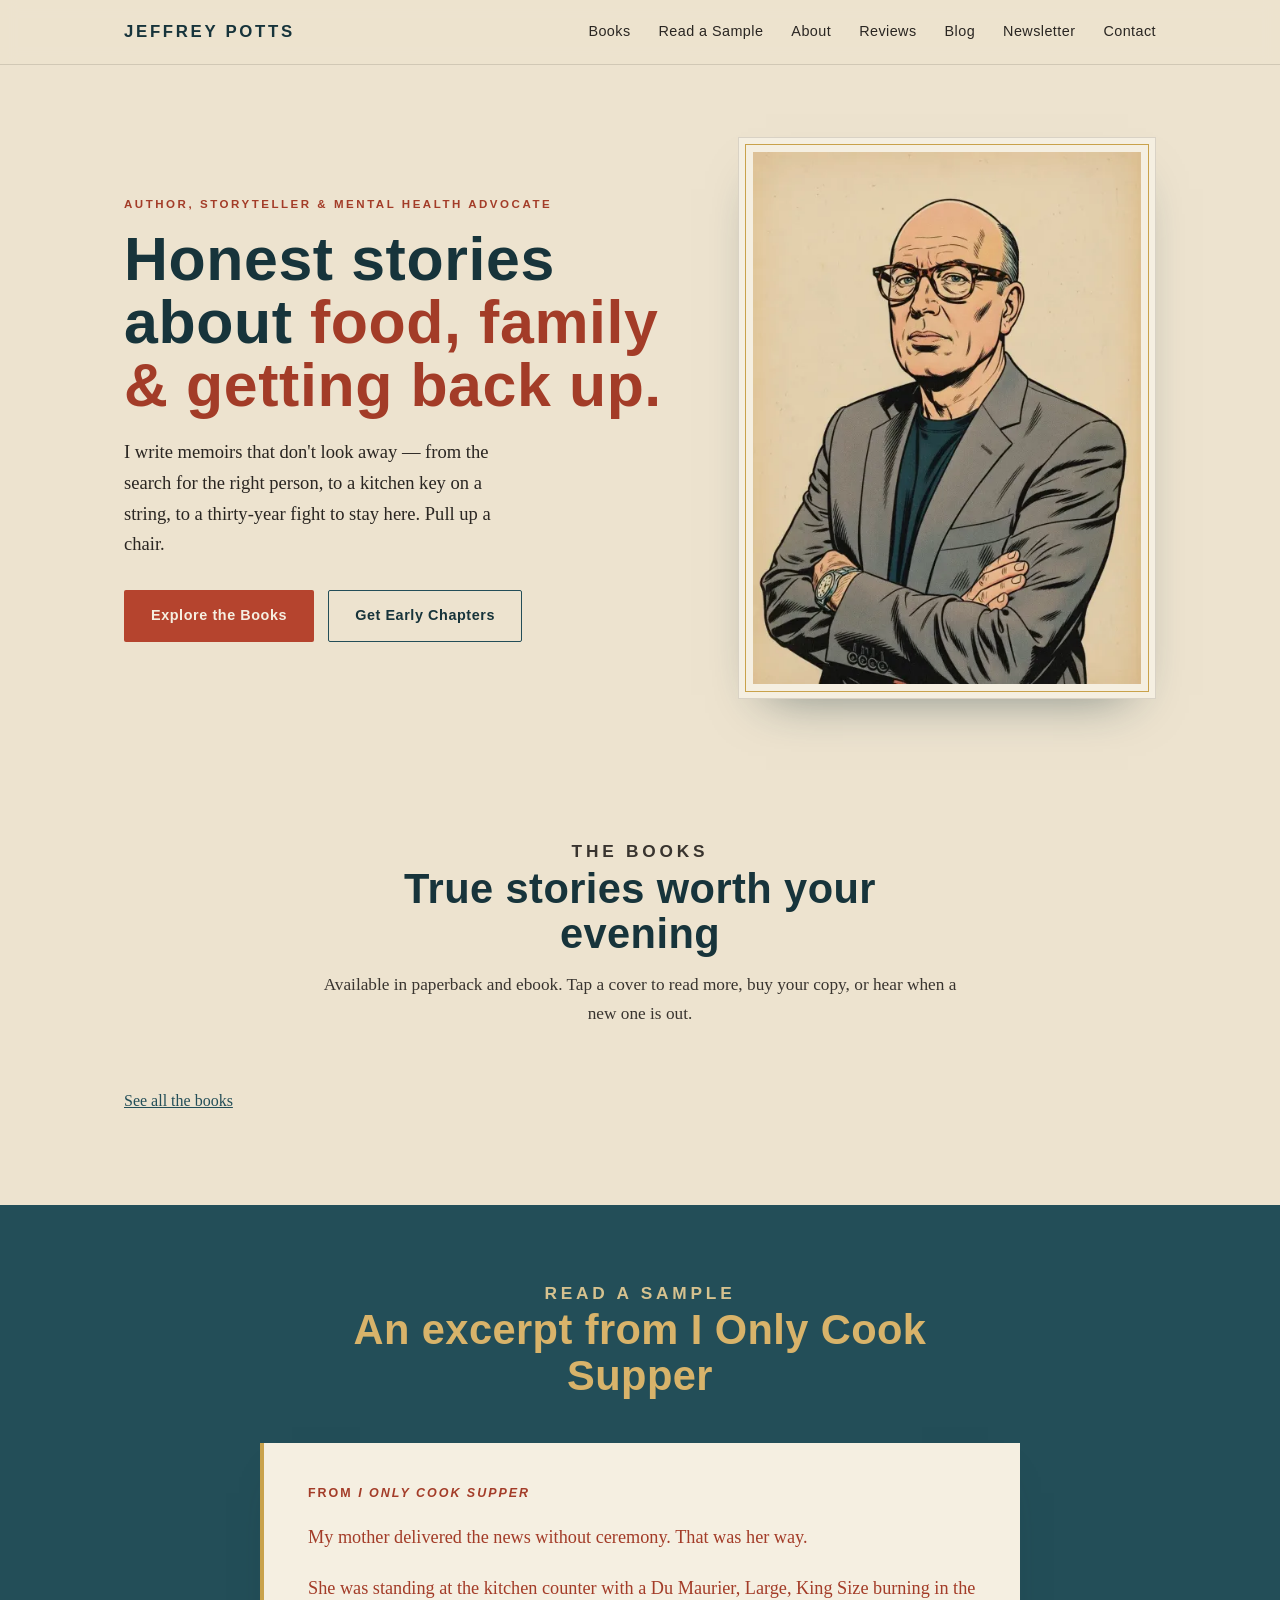
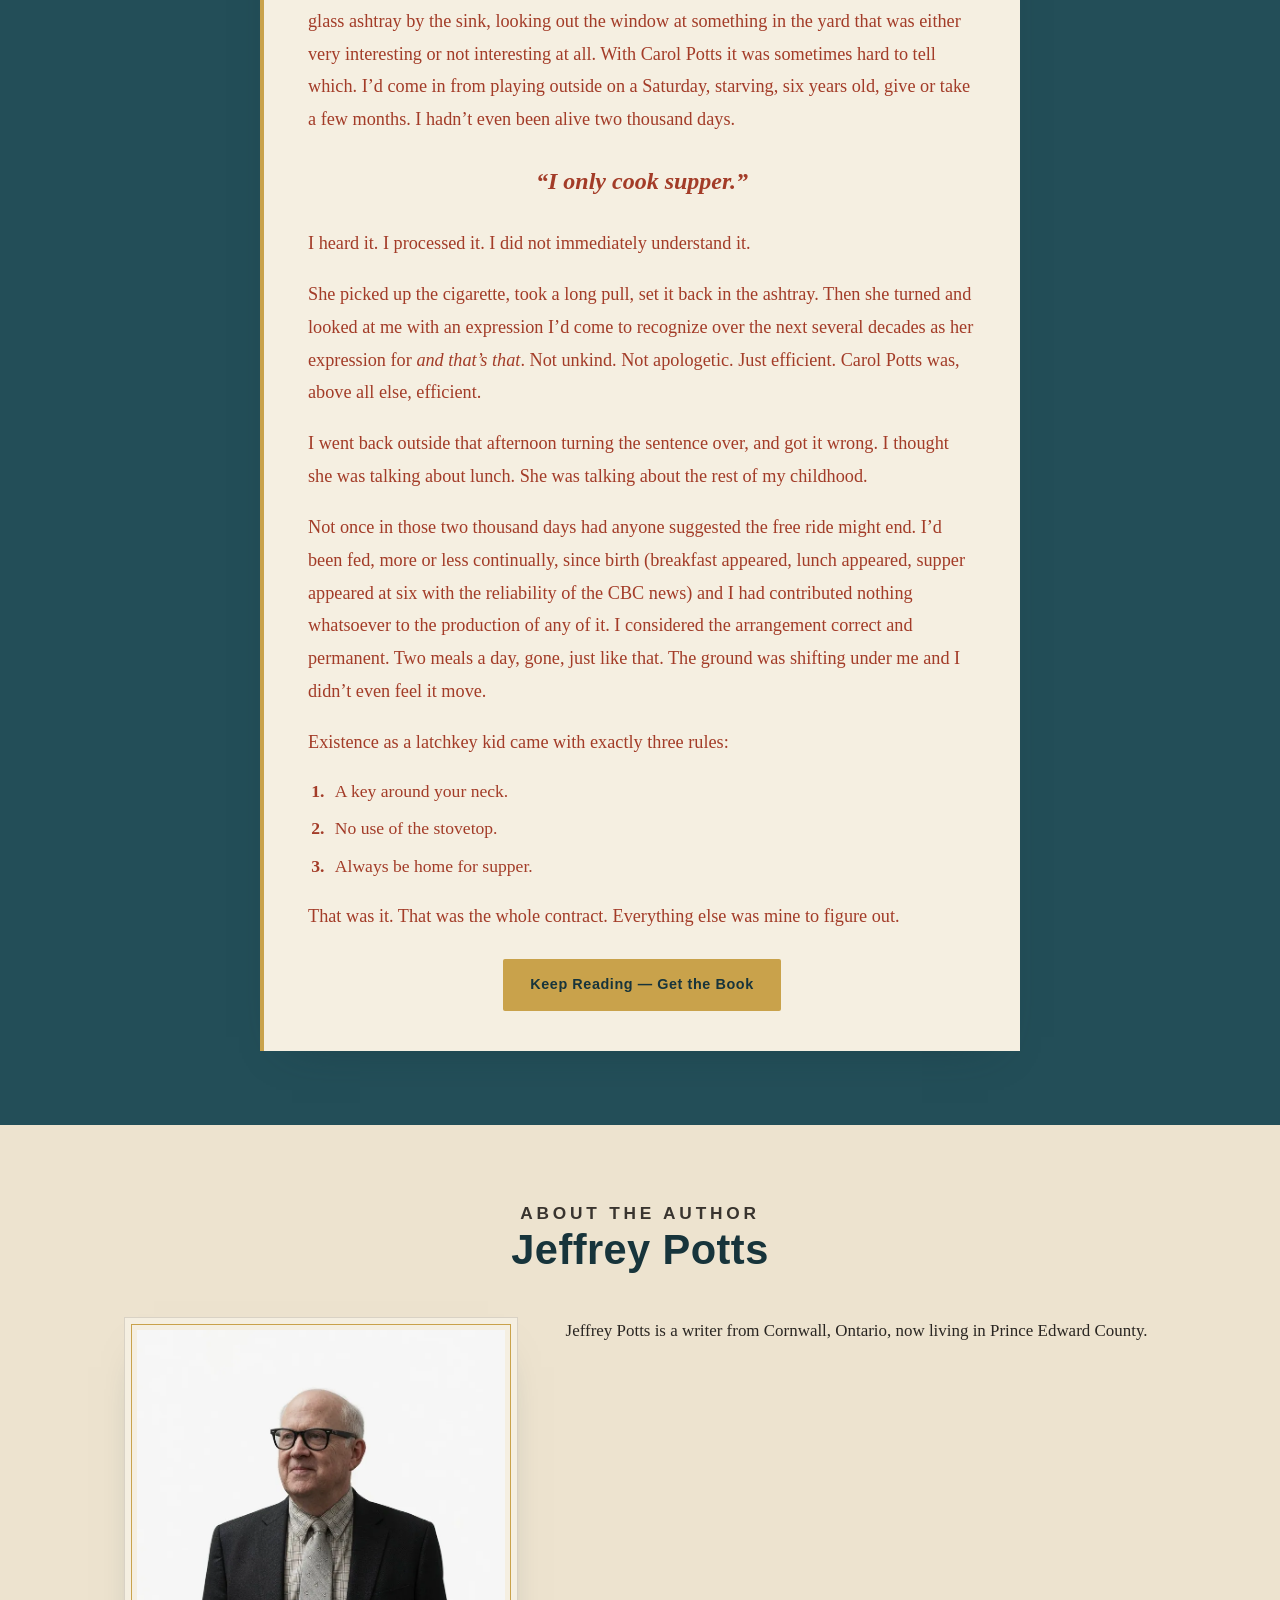
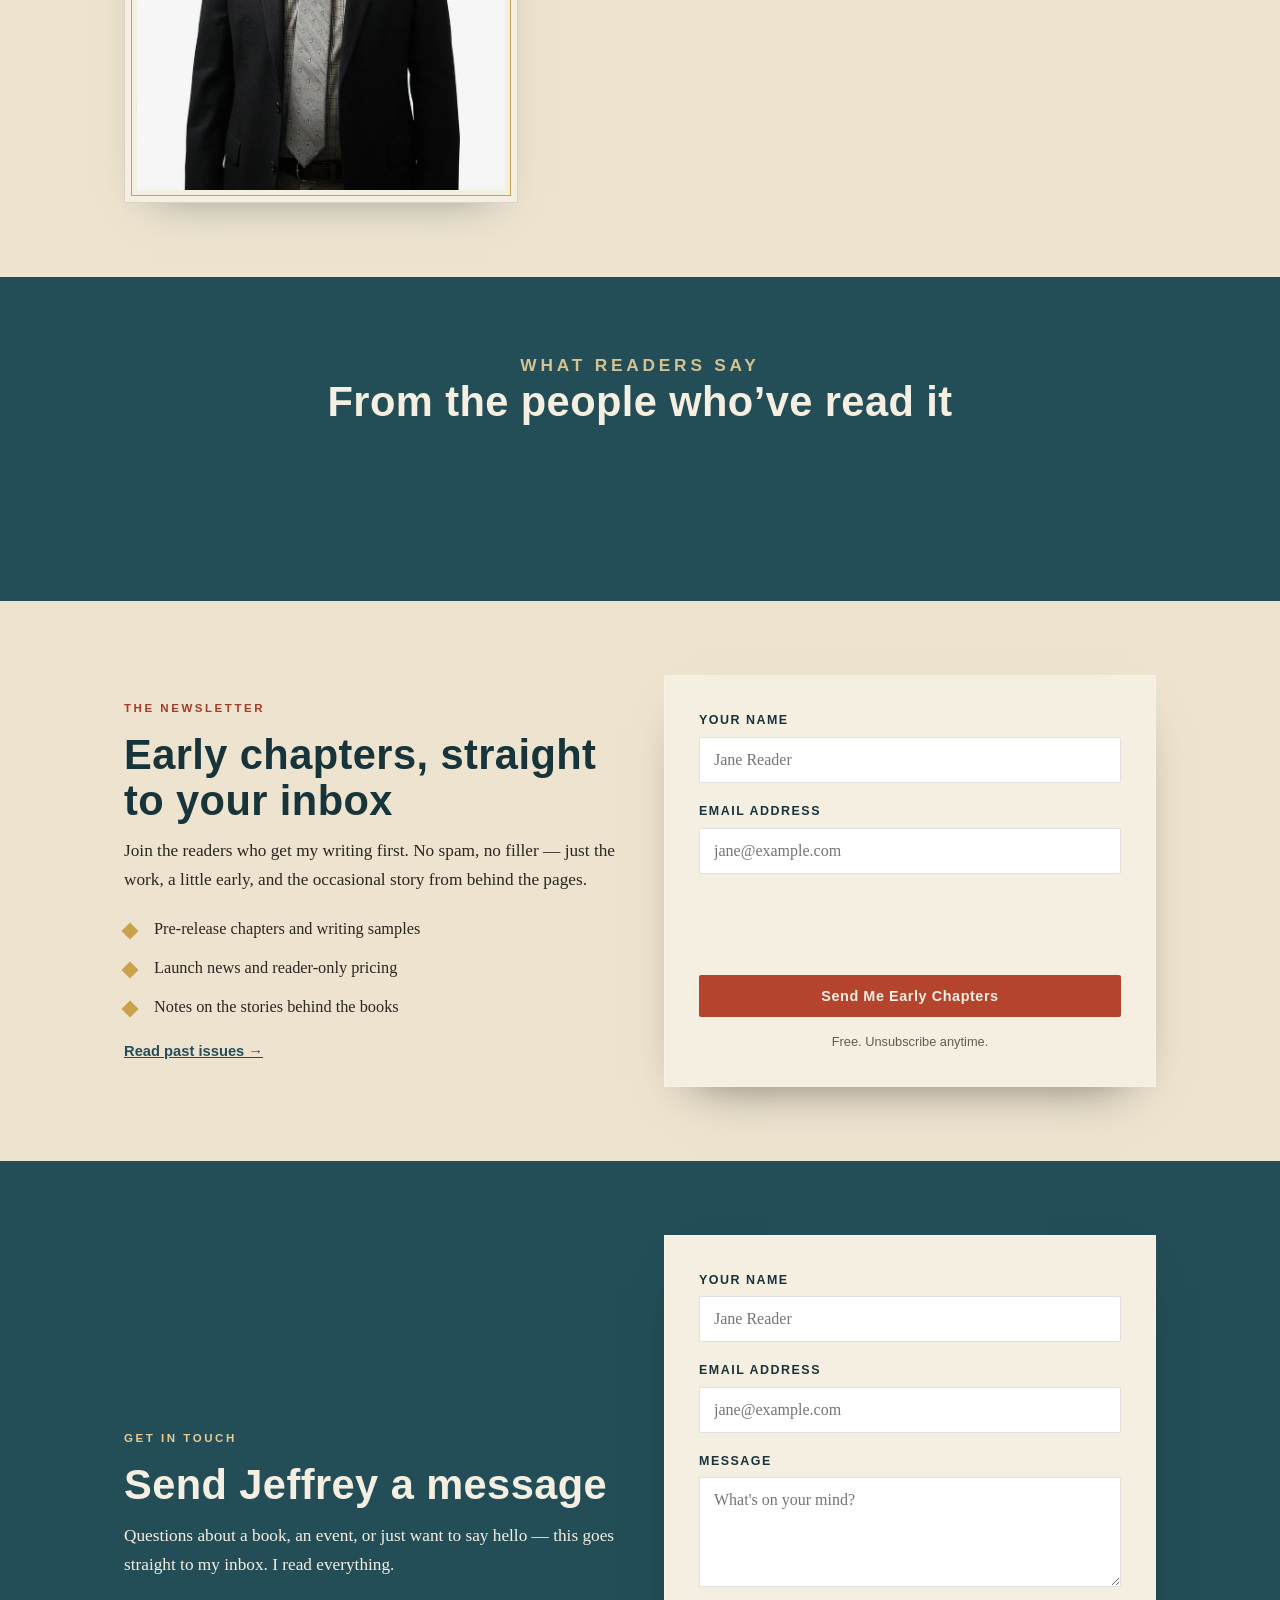
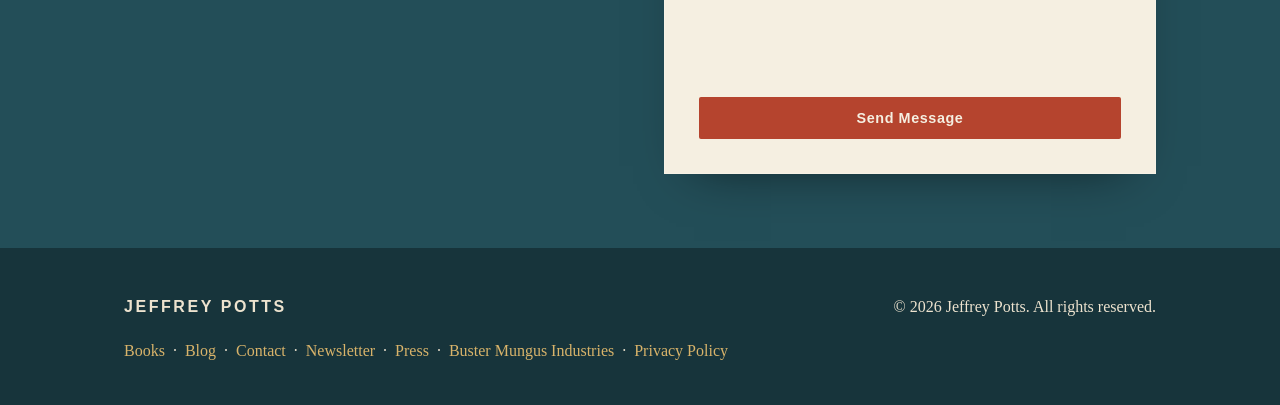
==== commit 3b1ab775: "Link to Buster Mungus Industries from the bio and footers A line after the home-page bio (added by t" ====
--- a/index.html
+++ b/index.html
@@ -258,6 +258,7 @@
   @media (max-width: 820px){ .about-photo { max-width: 300px; margin: 0 auto; transform: none; } }
   .about-body p { font-size: 1.06rem; margin: 0 0 18px; }
   .about-body p:last-child { margin-bottom: 0; }
+  .about-body .about-workshop { margin-top: 26px; padding-top: 20px; border-top: 1px solid var(--line); font-size: 0.98rem; color: var(--muted); }
 
   /* ---------- Testimonials ---------- */
   .quotes { display: grid; grid-template-columns: 1fr 1fr; gap: 30px; }
@@ -496,7 +497,7 @@
   <div class="wrap footer-inner">
     <span class="brand">Jeffrey Potts</span>
     <span>&copy; <span id="year"></span> Jeffrey Potts. All rights reserved.</span>
-    <span class="footer-links"><a href="#books">Books</a> &nbsp;·&nbsp; <a href="/blog/">Blog</a> &nbsp;·&nbsp; <a href="#contact">Contact</a> &nbsp;·&nbsp; <a href="#signup">Newsletter</a> &nbsp;·&nbsp; <a href="/press">Press</a> &nbsp;·&nbsp; <a href="/privacy">Privacy Policy</a></span>
+    <span class="footer-links"><a href="#books">Books</a> &nbsp;·&nbsp; <a href="/blog/">Blog</a> &nbsp;·&nbsp; <a href="#contact">Contact</a> &nbsp;·&nbsp; <a href="#signup">Newsletter</a> &nbsp;·&nbsp; <a href="/press">Press</a> &nbsp;·&nbsp; <a href="https://bustermungusindustries.com/">Buster Mungus Industries</a> &nbsp;·&nbsp; <a href="/privacy">Privacy Policy</a></span>
   </div>
 </footer>
 
